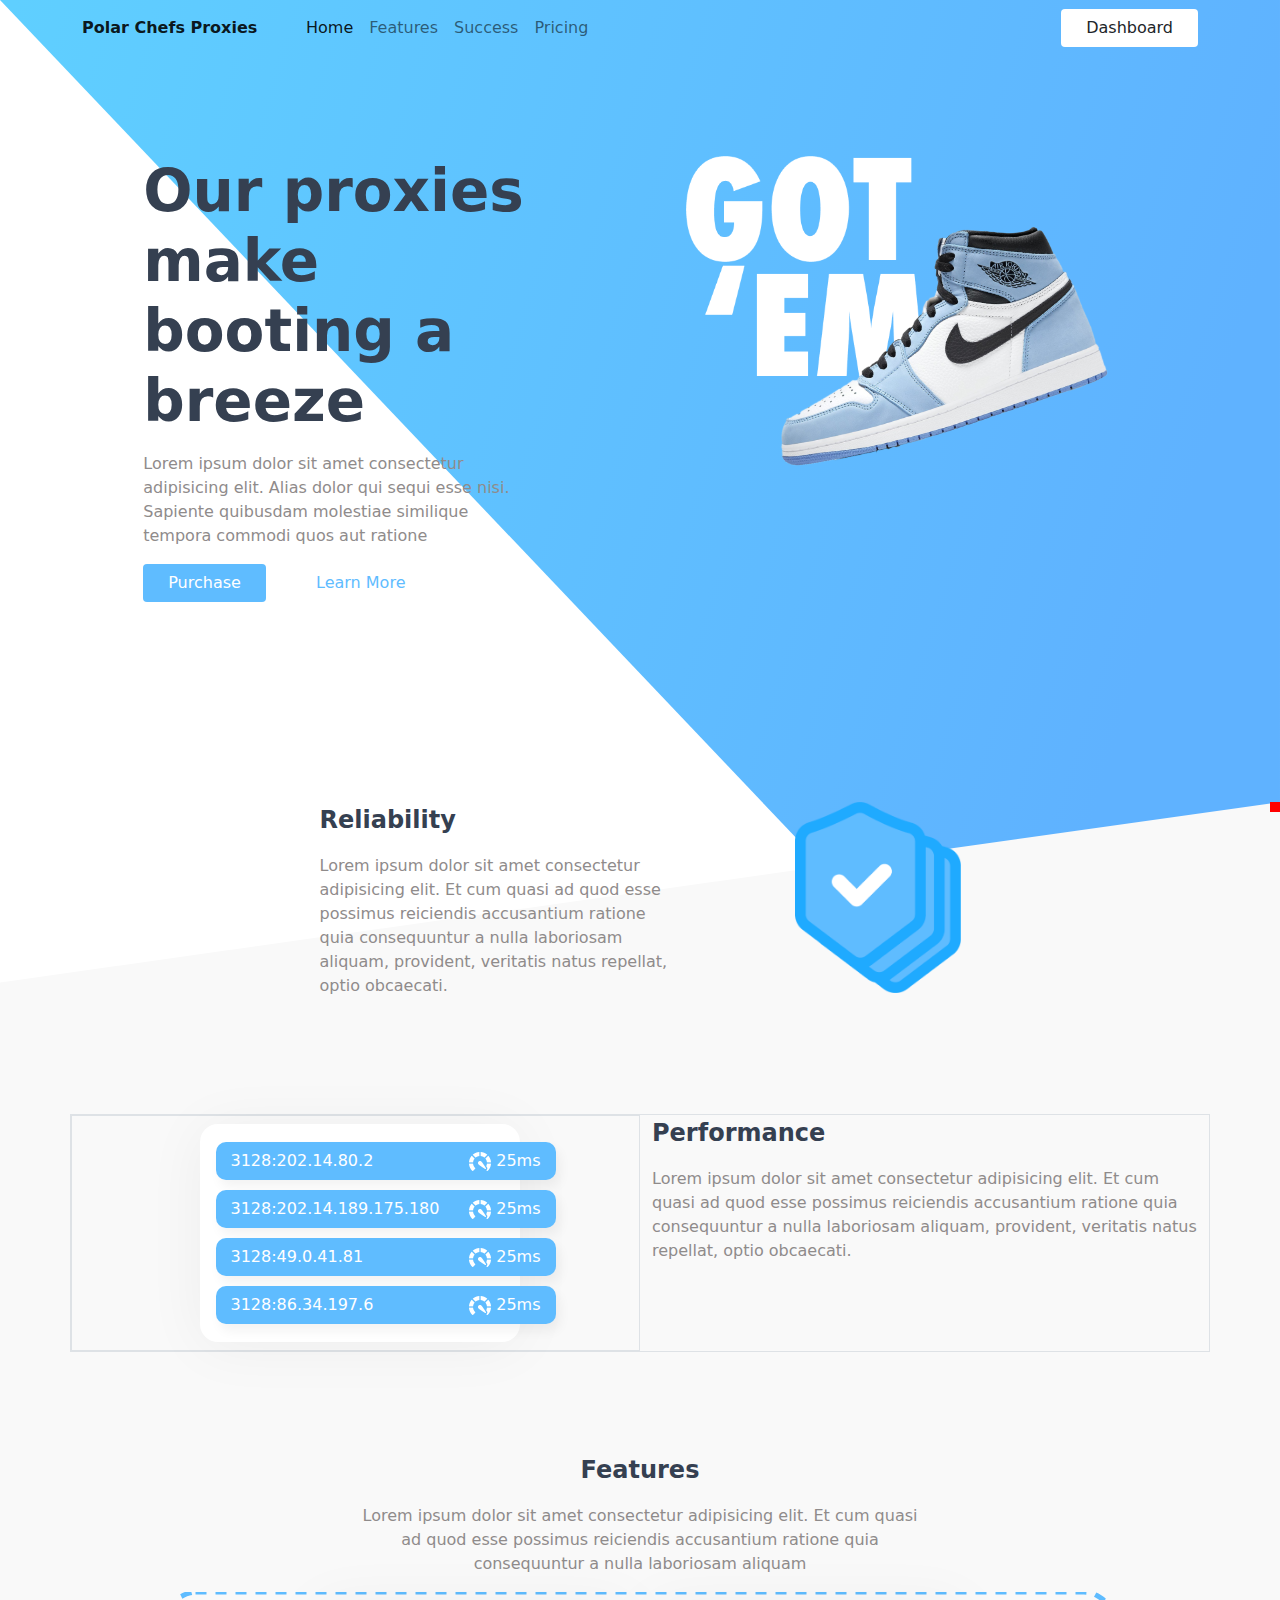
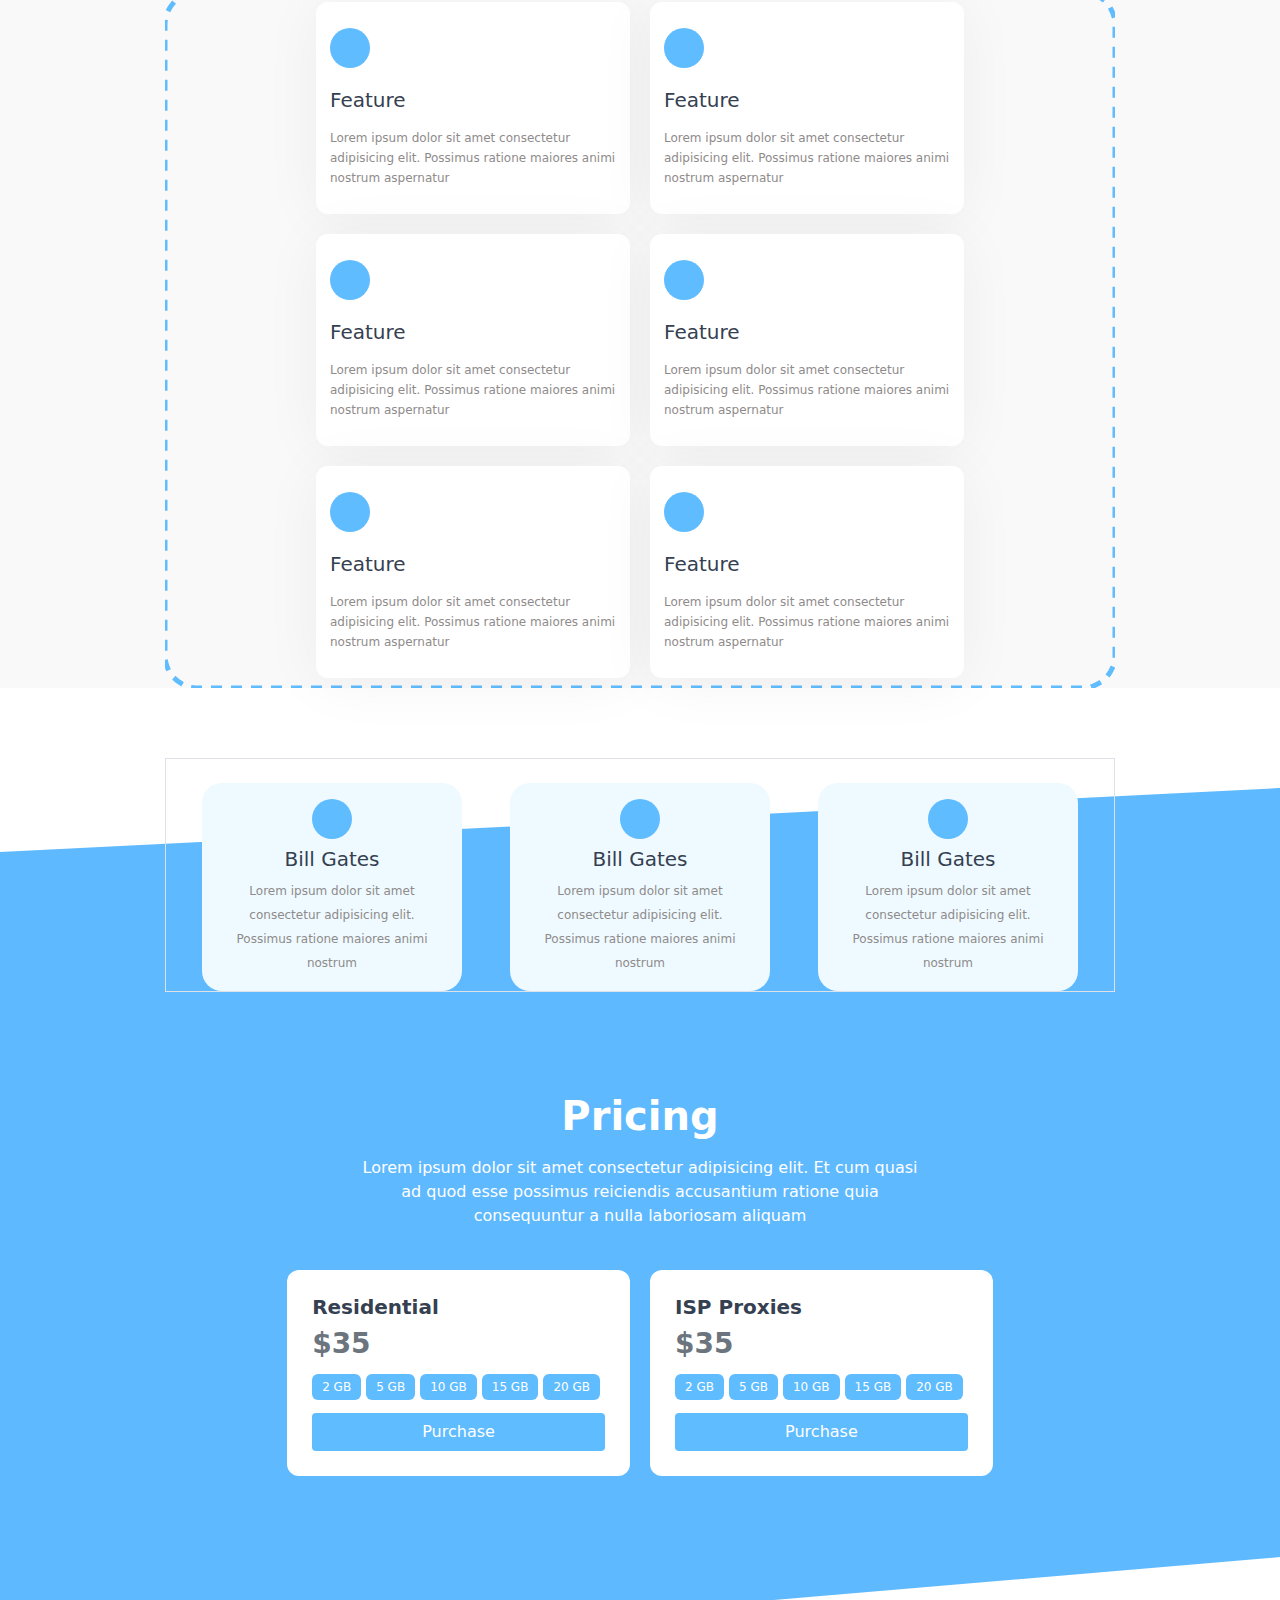
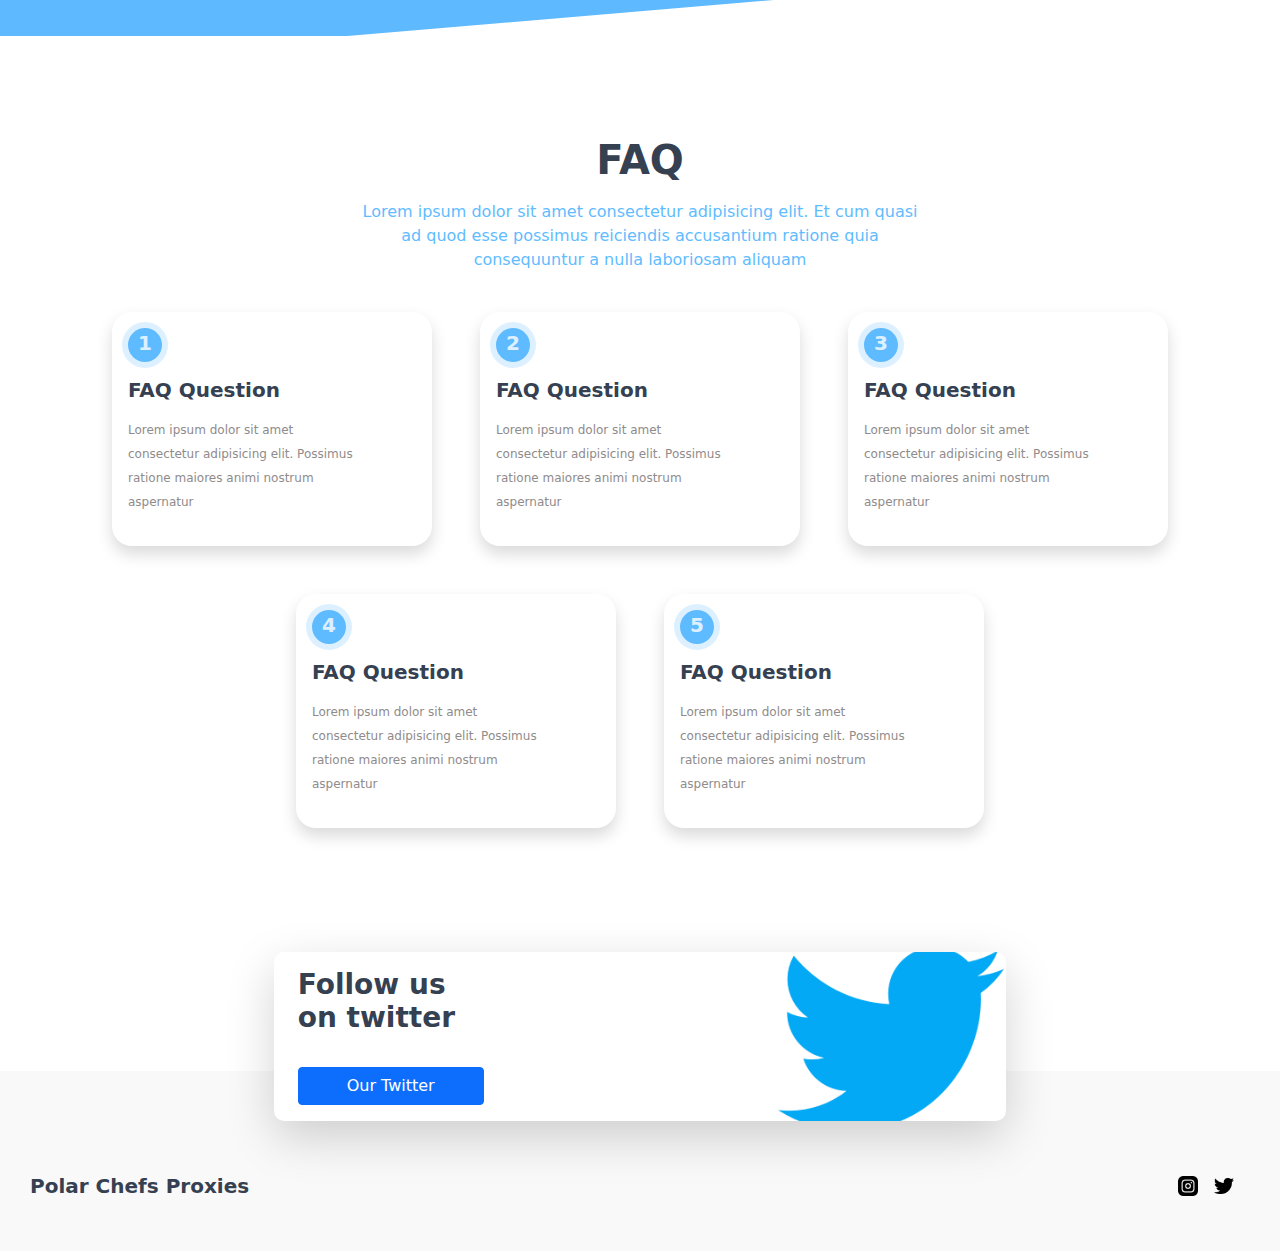
==== index.html @ 9a132a29 "first commit" ====
<!DOCTYPE html>
<html lang="en">

<head>
  <meta charset="UTF-8" />
  <meta http-equiv="X-UA-Compatible" content="IE=edge" />
  <meta name="viewport" content="width=device-width, initial-scale=1.0, shrink-to-fit=no" />
  <title>Document</title>
  <link rel="stylesheet" href="public/css/bootstrap.css" />
  <link rel="stylesheet" href="public/css/style.css" />
  <script src="https://cdn.jsdelivr.net/npm/bootstrap@5.1.0/dist/js/bootstrap.bundle.min.js"
    integrity="sha384-U1DAWAznBHeqEIlVSCgzq+c9gqGAJn5c/t99JyeKa9xxaYpSvHU5awsuZVVFIhvj"
    crossorigin="anonymous"></script>
</head>

<body>
  <nav class="navbar navbar-light navbar-expand-lg">
    <div class="container">
      <a class="navbar-brand fw-bold fs-6 ">Polar Chefs Proxies</a>
      <button class="navbar-toggler border-0" type="button" data-bs-toggle="collapse"
        data-bs-target="#navbarSupportedContent" aria-controls="navbarSupportedContent" aria-expanded="false"
        aria-label="Toggle navigation">
        <span class="navbar-toggler-icon"></span>
      </button>
      <div class="collapse navbar-collapse" id="navbarSupportedContent">
        <ul class="navbar-nav">
          <li class="nav-item">
            <a class="nav-link active" aria-current="page" href="#">Home</a>
          </li>
          <li class="nav-item ml-2">
            <a class="nav-link" href="#">Features</a>
          </li>
          <li class="nav-item">
            <a class="nav-link" href="#">Success</a>
          </li>
          <li class="nav-item">
            <a class="nav-link" href="#" tabindex="-1" aria-disabled="true">Pricing</a>
          </li>
        </ul>
        <button class="btn bg-white px-4 ml-auto" type="submit">
          Dashboard
        </button>
    </div>
    </div>
  </nav>
  <!-- main banner -->
  <div class="container main-banner">
    <div class="row">
      <div class="col-sm-10 col-lg-6 col-xl-4 mx-auto offset-xl-1 mt-100">
        <div class="main-text">Our proxies make booting a breeze</div>
        <p class="lh-md my-3 grey-text fs-6">
          Lorem ipsum dolor sit amet consectetur adipisicing elit. Alias dolor
          qui sequi esse nisi. Sapiente quibusdam molestiae similique tempora
          commodi quos aut ratione
        </p>
        <button class="btn btn-accent mr-45 px-4">Purchase</button>
        <span class="blue-text">Learn More</span>
      </div>
      <div class="col-sm-5 offset-1 position-relative mx-auto mt-100">
        <img src="public/images/got-em.png" class="got-img" />
        <img src="public/images/UNC-blue.png" class="unc-image" />
      </div>
    </div>
  </div>
  <div class="container-fluid light-bg p-0">
    <div class="container mt-200">
      <div class="row justify-center">
        <div class="col-xl-4 col-lg-6 col-md-7 col-sm-8">
          <div class="fs-4 black-text fw-bold">Reliability</div>
          <p class="lh-md my-3 grey-text fs-6">
            Lorem ipsum dolor sit amet consectetur adipisicing elit. Et cum
            quasi ad quod esse possimus reiciendis accusantium ratione quia
            consequuntur a nulla laboriosam aliquam, provident, veritatis
            natus repellat, optio obcaecati.
          </p>
        </div>
        <div class="col-2 offset-1">
          <img src="public/images/Group.png" class="w-100" />
        </div>
      </div>
    </div>

    <div class="container mt-100">
      <div class="row border">
        <div class="col-7 col-lg-6  ptb-5  border">
          <div class="bg-white rounded-18 m-auto px-3 py-2"  style="box-shadow: 0px 4px 60px 0 rgba(0, 0, 0, 0.05);width: 320px;">
          <div class="performance-box">
            <span> 3128:202.14.80.2</span>
            <span>
              <img src="public/images/Speed.png" style="width: 22px; margin-right: 5px" />25ms</span>
          </div>
          <div class="performance-box">
            <span> 3128:202.14.189.175.180</span>
            <span>
              <img src="public/images/Speed.png" style="width: 22px; margin-right: 5px" />25ms</span>
          </div>
          <div class="performance-box">
            <span> 3128:49.0.41.81</span>
            <span>
              <img src="public/images/Speed.png" style="width: 22px; margin-right: 5px" />25ms</span>
          </div>
          <div class="performance-box">
            <span> 3128:86.34.197.6</span>
            <span>
              <img src="public/images//Speed.png" style="width: 22px; margin-right: 5px" />25ms</span>
          </div>
          </div>

        </div>
        <div class="col-10 col-lg-6">
          <div class="fs-4 black-text fw-bold">Performance</div>
          <p class="lh-md my-3 grey-text fs-6">
            Lorem ipsum dolor sit amet consectetur adipisicing elit. Et cum
            quasi ad quod esse possimus reiciendis accusantium ratione quia
            consequuntur a nulla laboriosam aliquam, provident, veritatis
            natus repellat, optio obcaecati.
          </p>
        </div>
      </div>
    </div>
    <div class="container-md mt-100  ">
      <div class="fs-4 black-text fw-bold text-center">Features</div>
      <p class="lh-md my-3 grey-text fs-6 text-center col-md-10 col-lg-6 mx-auto">
        Lorem ipsum dolor sit amet consectetur adipisicing elit. Et cum quasi
        ad quod esse possimus reiciendis accusantium ratione quia consequuntur
        a nulla laboriosam aliquam
      </p>
      <div class="row">
        <div class="d-flex justify-center flex-wrap border-primary rounded-3 col-10 mx-auto dashed">
          <div class="feature-box">
            <div class="feature-circle mt-3"></div>
            <h3 class="feature-title mb-3">Feature</h3>
            <p class="feature-para">
              Lorem ipsum dolor sit amet consectetur adipisicing elit. Possimus
              ratione maiores animi nostrum aspernatur
            </p>
          </div>
          <div class="feature-box">
            <div class="feature-circle mt-3"></div>
            <h3 class="feature-title mb-3">Feature</h3>
            <p class="feature-para">
              Lorem ipsum dolor sit amet consectetur adipisicing elit. Possimus
              ratione maiores animi nostrum aspernatur
            </p>
          </div>
          <div class="feature-box">
            <div class="feature-circle mt-3"></div>
            <h3 class="feature-title mb-3">Feature</h3>
            <p class="feature-para">
              Lorem ipsum dolor sit amet consectetur adipisicing elit. Possimus
              ratione maiores animi nostrum aspernatur
            </p>
          </div>
          <div class="feature-box">
            <div class="feature-circle mt-3"></div>
            <h3 class="feature-title mb-3">Feature</h3>
            <p class="feature-para">
              Lorem ipsum dolor sit amet consectetur adipisicing elit. Possimus
              ratione maiores animi nostrum aspernatur
            </p>
          </div>
          <div class="feature-box">
            <div class="feature-circle mt-3"></div>
            <h3 class="feature-title mb-3">Feature</h3>
            <p class="feature-para">
              Lorem ipsum dolor sit amet consectetur adipisicing elit. Possimus
              ratione maiores animi nostrum aspernatur
            </p>
          </div>
          <div class="feature-box">
            <div class="feature-circle mt-3"></div>
            <h3 class="feature-title mb-3">Feature</h3>
            <p class="feature-para">
              Lorem ipsum dolor sit amet consectetur adipisicing elit. Possimus
              ratione maiores animi nostrum aspernatur
            </p>
          </div>
        </div>
      </div>
    </div>
    </div>
    <div class="container-fluid bg-second mt-100">
      <div class="container-md">
      <div class="row">
        <div class=" col-md-10 mx-auto d-flex flex-wrap justify-content-evenly border" style="margin-top: -30px;">
          <div class="bg-light-blue mx-auto mt-4">
            <div class="feature-circle mt-3"></div>
            <h5 class="mt-2 black-text">Bill Gates</h5>
            <p class="feature-para text-center lh-lg px-1">Lorem ipsum dolor sit amet consectetur adipisicing elit. Possimus
              ratione maiores animi nostrum</p>
          </div>
          <div class="bg-light-blue mx-auto mt-4">
            <div class="feature-circle mt-3"></div>
            <h5 class="mt-2 black-text">Bill Gates</h5>
            <p class="feature-para text-center lh-lg px-1">Lorem ipsum dolor sit amet consectetur adipisicing elit. Possimus
              ratione maiores animi nostrum</p>
          </div>
          <div class="bg-light-blue mx-auto mt-4">
            <div class="feature-circle mt-3"></div>
            <h5 class="mt-2 black-text">Bill Gates</h5>
            <p class="feature-para text-center lh-lg px-1">Lorem ipsum dolor sit amet consectetur adipisicing elit. Possimus
              ratione maiores animi nostrum</p>
          </div>
        </div>
      </div>
      

      <h1 class="fs-1 text-white fw-bold text-center mt-100">Pricing</h1>
      <p class="lh-md my-3 text-white fs-6 text-center col-md-10 col-lg-6 mx-auto">
        Lorem ipsum dolor sit amet consectetur adipisicing elit. Et cum quasi
        ad quod esse possimus reiciendis accusantium ratione quia consequuntur
        a nulla laboriosam aliquam
      </p>
      <div class="row ">
        <div class="col-xl-8 col-xxl-7 col-sm-12 mx-auto d-flex flex-wrap justify-content-center mt-3">
        <div class="proxy">
          <h5 class="black-text fw-bold">Residential</h5>
          <h3 class="fw-bolder text-secondary">$35</h3>
          <div class="d-flex flex-nowrap text-white">
            <span>2 GB</span><span>5 GB</span><span>10 GB</span><span>15
              GB</span><span>20 GB</span></div>
          <button class="text-white w-full  btn btn-accent mr-45 px-4 mt-2">Purchase</button>
        </div>
        <div class="proxy">
          <h5 class="black-text fw-bold">ISP Proxies</h5>
          <h3 class="fw-bolder text-secondary">$35</h3>
          <div class="d-flex flex-nowrap text-white">
            <span>2 GB</span><span>5 GB</span><span>10 GB</span><span>15
              GB</span><span>20 GB</span></div>
          <button class="text-white w-full  btn btn-accent mr-45 px-4 mt-2">Purchase</button>
        </div>
      </div>
      </div>
</div>
    </div>
<div class="container-fluid  bg-third ">
    <div class="container ">

      <h1 class="fs-1 black-text fw-bold text-center">FAQ</h1>
      <p class="lh-md my-3 blue-text fs-6 text-center col-md-10 col-lg-6 mx-auto">
        Lorem ipsum dolor sit amet consectetur adipisicing elit. Et cum quasi
        ad quod esse possimus reiciendis accusantium ratione quia consequuntur
        a nulla laboriosam aliquam
      </p>
     
      
      <div class="row">
<div class=" mx-auto d-flex justify-content-center flex-wrap  p-0">
  <div class="card shadow border-0 m-4" style="width: 20rem;border-radius: 20px;">
    <div class="card-body w-85">
      <div class="faq-circle mb-3">
        <div class="fs-5 text-white text-center fw-bold">1</div>
      </div>
      <h5 class="card-title black-text fw-bold">FAQ Question</h5>
      <p class="feature-para mt-3 lh-lg">Lorem ipsum dolor sit amet consectetur adipisicing elit. Possimus
        ratione maiores animi nostrum aspernatur</p>
    </div>
  </div>
  <div class="card shadow border-0 m-4" style="width: 20rem;border-radius: 20px;">
    <div class="card-body w-85">
      <div class="faq-circle mb-3">
        <div class="fs-5 text-white text-center fw-bold">2</div>
      </div>
      <h5 class="card-title black-text fw-bold">FAQ Question</h5>
      <p class="feature-para mt-3 lh-lg">Lorem ipsum dolor sit amet consectetur adipisicing elit. Possimus
        ratione maiores animi nostrum aspernatur</p>
    </div>
  </div>

  <div class="card shadow border-0 m-4" style="width: 20rem;border-radius: 20px;">
    <div class="card-body w-85">
      <div class="faq-circle mb-3">
        <div class="fs-5 text-white text-center fw-bold">3</div>
      </div>
      <h5 class="card-title black-text fw-bold">FAQ Question</h5>
      <p class="feature-para mt-3 lh-lg">Lorem ipsum dolor sit amet consectetur adipisicing elit. Possimus
        ratione maiores animi nostrum aspernatur</p>
    </div>
  </div>

  <div class="card shadow border-0 m-4" style="width: 20rem;border-radius: 20px;">
    <div class="card-body w-85">
      <div class="faq-circle mb-3">
        <div class="fs-5 text-white text-center fw-bold">4</div>
      </div>
      <h5 class="card-title black-text fw-bold">FAQ Question</h5>
      <p class="feature-para mt-3 lh-lg">Lorem ipsum dolor sit amet consectetur adipisicing elit. Possimus
        ratione maiores animi nostrum aspernatur</p>
    </div>
  </div>
  
  <div class="card shadow border-0 m-4" style="width: 20rem;border-radius: 20px;">
    <div class="card-body w-85">
      <div class="faq-circle mb-3">
        <div class="fs-5 text-white text-center fw-bold">5</div>
      </div>
      <h5 class="card-title black-text fw-bold">FAQ Question</h5>
      <p class="feature-para mt-3 lh-lg">Lorem ipsum dolor sit amet consectetur adipisicing elit. Possimus
        ratione maiores animi nostrum aspernatur</p>
    </div>
  </div>
</div>
      </div>
    </div>
  
<div class="row front mt-100 p-0 col-9  col-xl-7  overflow-hidden mx-auto rounded- bg-white shadow-lg position-relative" style="margin-bottom: -50px;border-radius: 10px;">

  <div class=" py-3 px-4">
    <h2 class="fs-3 black-text fw-bold">Follow us<br/> on twitter</h2>
    <button class="btn btn-primary mt-4 px-5">Our Twitter</button>
  </div>
  <img src="public/images/twitter.png" alt="twitter" class="twitter d-none d-md-block" />
</div>
</div>

      <footer class="d-flex justify-content-between align-items-center">
        <div class="fs-5 fw-bold" >
          Polar Chefs Proxies
        </div>
        <div class="d-flex">
          <img src="public/images/instagram.png" alt="instagram" class="media-icon"/>
          <img src="public/images/twitter-black.png" alt="twitter" class="media-icon mx-3"/>
        </div>
      </footer>
</body>

</html>
---- public/css/style.css ----
* {
  margin: 0;
  padding: 0;
  box-sizing: border-box;
}

.front {
  position: relative;
  z-index: 5000;
}

.twitter {
  top: -26px;
  width: 250px;
  position: absolute;
  right: -10px;
}

.grey-text {
  color: #8f8b8b;
}

body {
  background: url("/public/images/dark-blue.svg") no-repeat right top/cover;
  background-size: 1280px auto;
  color: #354051;
  font-weight: 500;
}

button {
  font-weight: 500 !important;
}

.navbar-collapse {
  max-width: 900px;
}

.ml-auto {
  margin-left: auto;
}

.nav-link:hover {
  color: #fff !important;
}

@media screen and (max-width: 990px) {
  .navbar-collapse {
    background-color: #fff;
  }
  .nav-link {
    padding-left: 24px !important;
  }
  .nav-link:hover {
    color: #5fbcff !important;
  }
  .navbar-collapse button {
    background-color: #5fbcff !important;
    margin: 15px 24px;
    color: #fff;
  }
}

.blue-text {
  color: #5fbcff;
}

.black-text {
  color: #354051;
}

.main-banner {
  margin-bottom: -100px;
}

.mt-100 {
  margin-top: 100px;
}

.mt-200 {
  margin-top: 300px;
}

.main-banner div:nth-child(1) {
  min-width: 420px;
}

.main-text {
  font-size: 58px;
  font-weight: bolder;
  color: #354051;
  line-height: 70px;
}

.btn-accent {
  background-color: #5fbcff;
  color: #fff;
}

.mr-45 {
  margin-right: 45px;
}

.unc-image {
  transform: rotate(-1.99deg);
  width: 448px;
  position: absolute;
  top: 4%;
  left: 5%;
}

.got-img {
  width: 239px;
}

.group {
  width: 210px;
}

@media screen and (max-width: 767px) {
  .unc-image {
    width: 300px;
  }
  .got-img {
    width: 150px;
  }
  .main-text {
    font-size: 48px;
    line-height: 60px;
  }
  .main-banner div:nth-child(1) {
    min-width: 300px;
  }
}

.light-bg::before {
  border: 5px solid red;
  background: url("/public/images/rectangle.svg");
  content: '';
  position: absolute;
  top: 0;
  right: 0;
  z-index: 10;
}

.light-bg {
  background: url("/public/images/light-white.svg");
  width: 100%;
  background-size: cover;
  position: relative;
  z-index: 2;
}

.justify-center {
  justify-content: center;
}

.rounded-18 {
  border-radius: 18px;
}

.ptb-5 {
  padding-top: 8px;
  padding-bottom: 8px;
  padding-left: 20px;
}

.performance-box {
  padding: 7px 15px;
  background-color: #5fbcff;
  color: #fff;
  box-shadow: 4px 7px 12px 0 rgba(0, 0, 0, 0.05);
  border-radius: 10px;
  font-weight: 500;
  font-size: 16px;
  display: flex;
  justify-content: space-between;
  margin: 10px 0;
  width: 340px;
}

@media screen and (max-width: 527px) {
  .performance-box {
    width: 250px !important;
    font-size: 14px !important;
  }
}

.w-85 {
  width: 85%;
}

.dashed {
  background-image: url("data:image/svg+xml,%3csvg width='100%25' height='100%25' xmlns='http://www.w3.org/2000/svg'%3e%3crect width='100%25' height='100%25' fill='none' rx='33' ry='33' stroke='%235FBCFFFF' stroke-width='5' stroke-dasharray='6%2c 14' stroke-dashoffset='0' stroke-linecap='square'/%3e%3c/svg%3e");
  border-radius: 33px;
}

.feature-box {
  width: 300px;
  min-width: 314px;
  min-height: 200px;
  background-color: #fff;
  border-radius: 12px;
  box-shadow: 0 4px 60px 0 rgba(0, 0, 0, 0.05);
  margin: 10px;
  padding: 10px 14px;
}

.feature-title {
  font-size: 20px;
  font-weight: 500;
  color: #354051;
  margin: 20px 0;
}

.feature-para {
  font-size: 12px;
  color: #8f8b8b;
  font-weight: 500;
  line-height: 20px;
}

.feature-circle {
  background: #5fbcff;
  height: 40px;
  width: 40px;
  border-radius: 50%;
}

.faq-circle {
  background: #5fbcff;
  height: 34px;
  width: 34px;
  border-radius: 50%;
  position: relative;
}

.faq-circle::after {
  background: rgba(94, 185, 255, 0.21);
  content: "";
  border-radius: 50%;
  position: absolute;
  top: -6px;
  left: -6px;
  bottom: -6px;
  right: -6px;
}

.bg-light-blue {
  background-color: #eefaff;
  width: 260px;
  min-width: 228px;
  display: flex;
  flex-direction: column;
  justify-content: center;
  align-content: center;
  align-items: center;
  padding: 0 18px;
  border-radius: 20px;
}

.proxy {
  background-color: #fff;
  min-width: 300px;
  border-radius: 12px;
  max-width: 350px;
  margin: 10px;
  padding: 25px;
}

.proxy span {
  background-color: #5fbcff;
  padding: 4px 10px;
  border-radius: 6px;
  font-size: 12px;
  margin: 5px 5px 5px 0;
  font-weight: 500;
}

.w-full {
  width: 100%;
}

.bg-second {
  background: url("/public/images/light-blue.svg") no-repeat left top/cover;
  padding-bottom: 150px;
}

.-mb-80 {
  margin-bottom: -80px;
}

footer {
  background-color: #f9f9f9;
  min-height: 100px;
  width: 100%;
  position: relative;
  padding: 100px 30px 50px 30px;
}

.media-icon {
  width: 20px;
  height: 20px;
}

.bg-third {
  background: url("/public/images/white-bg.svg") no-repeat left top/cover;
  padding-top: 100px;
}
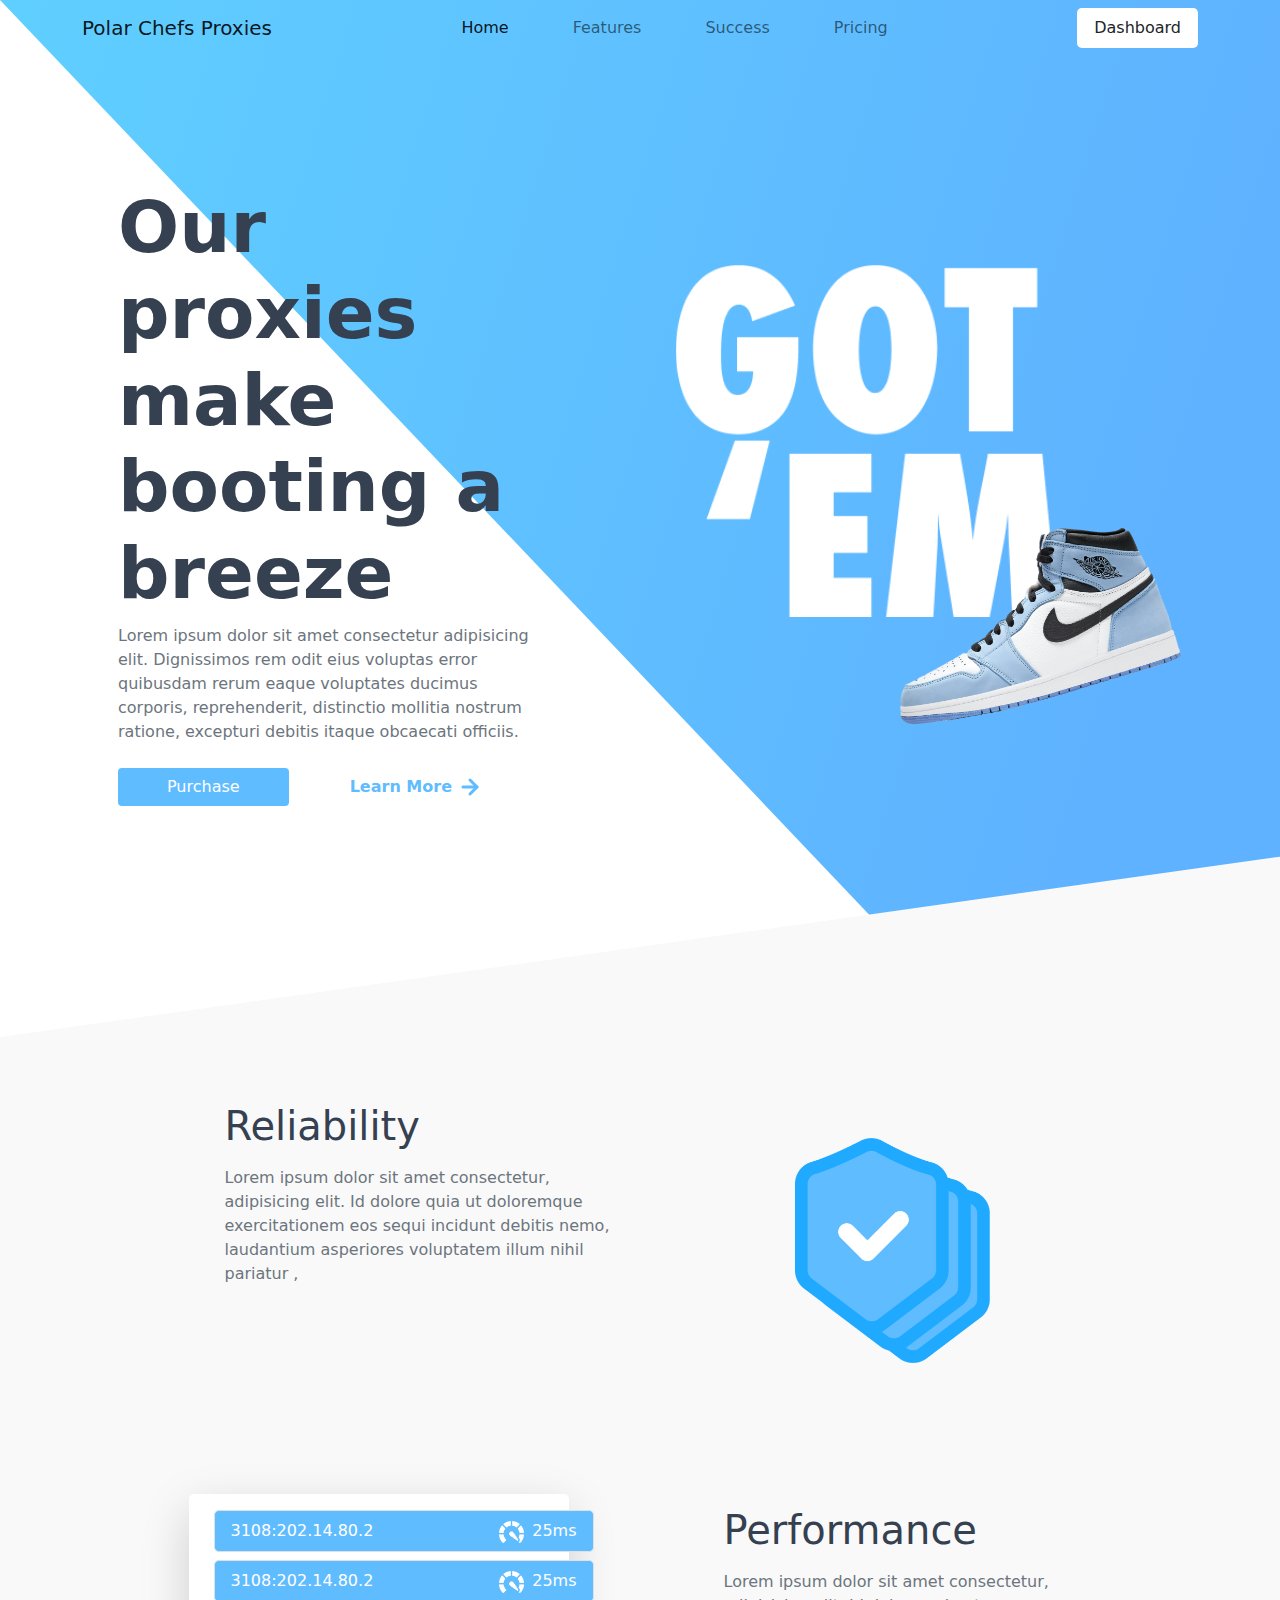
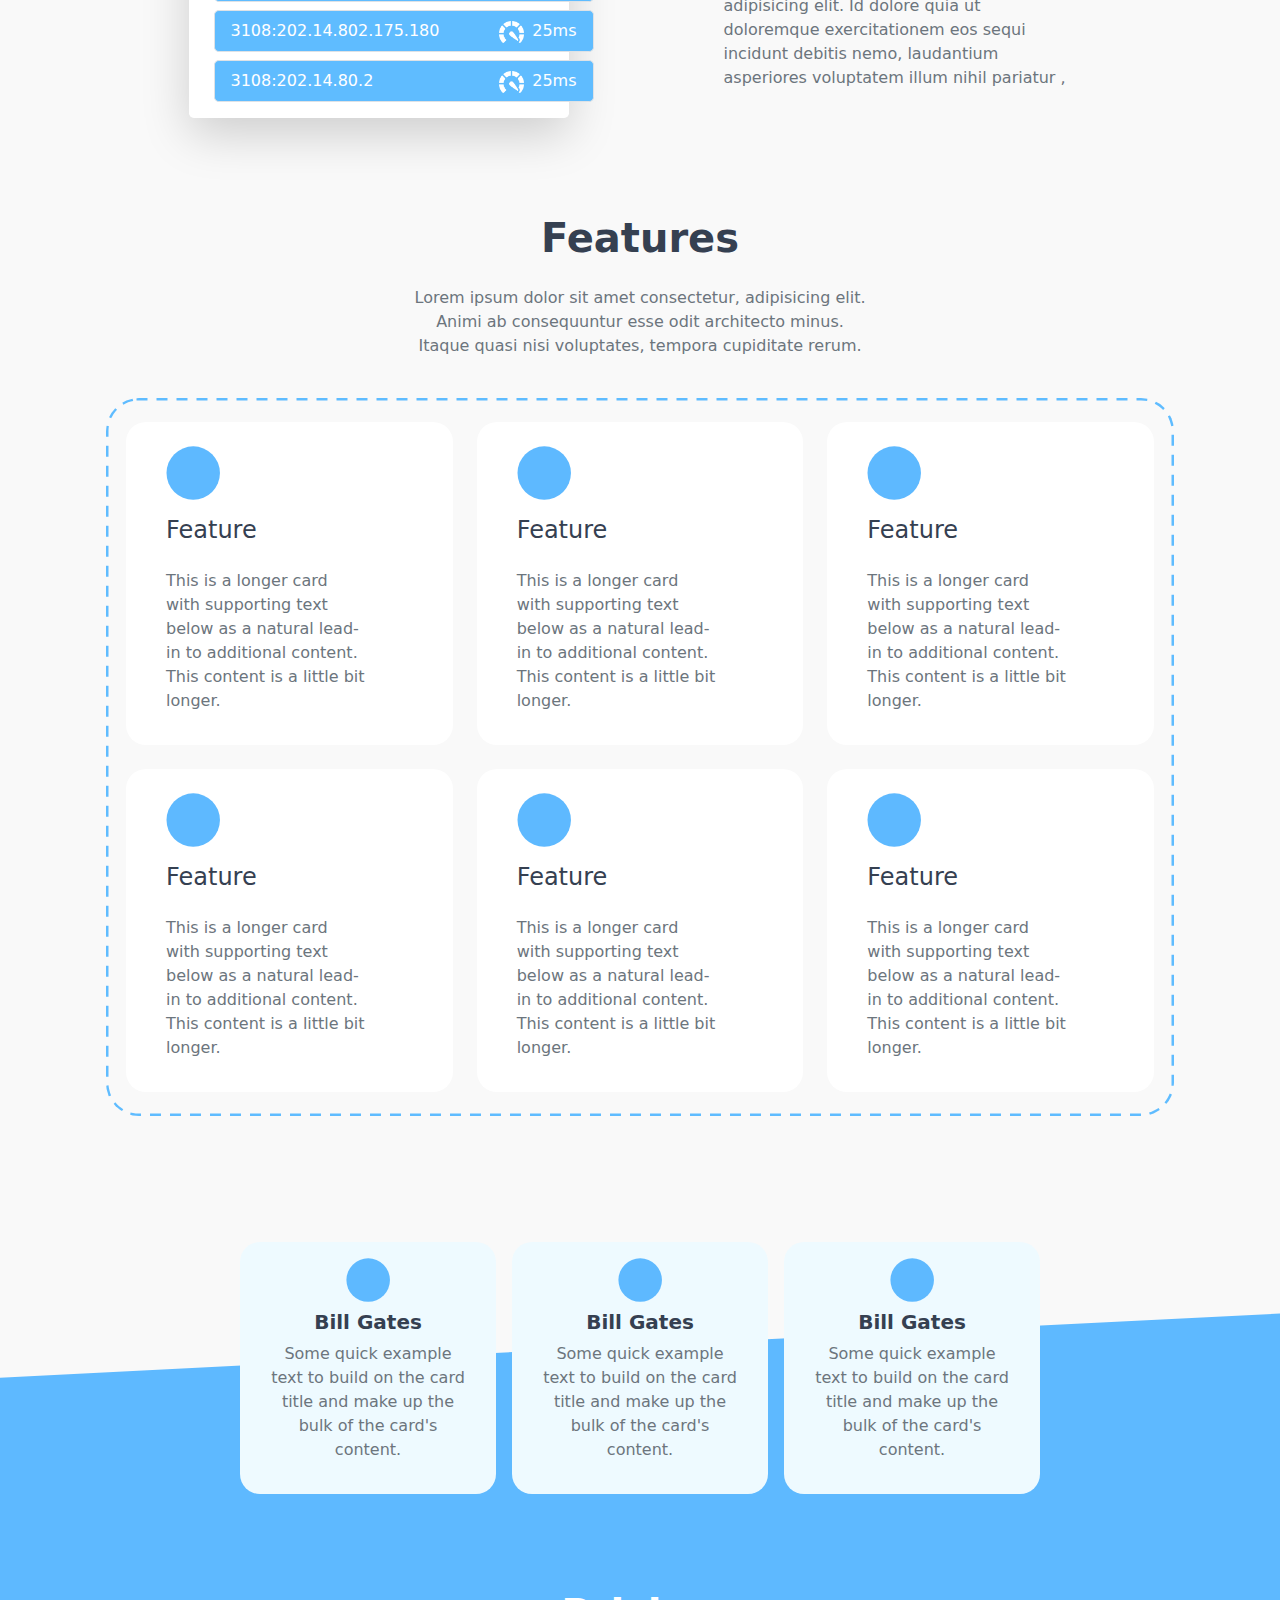
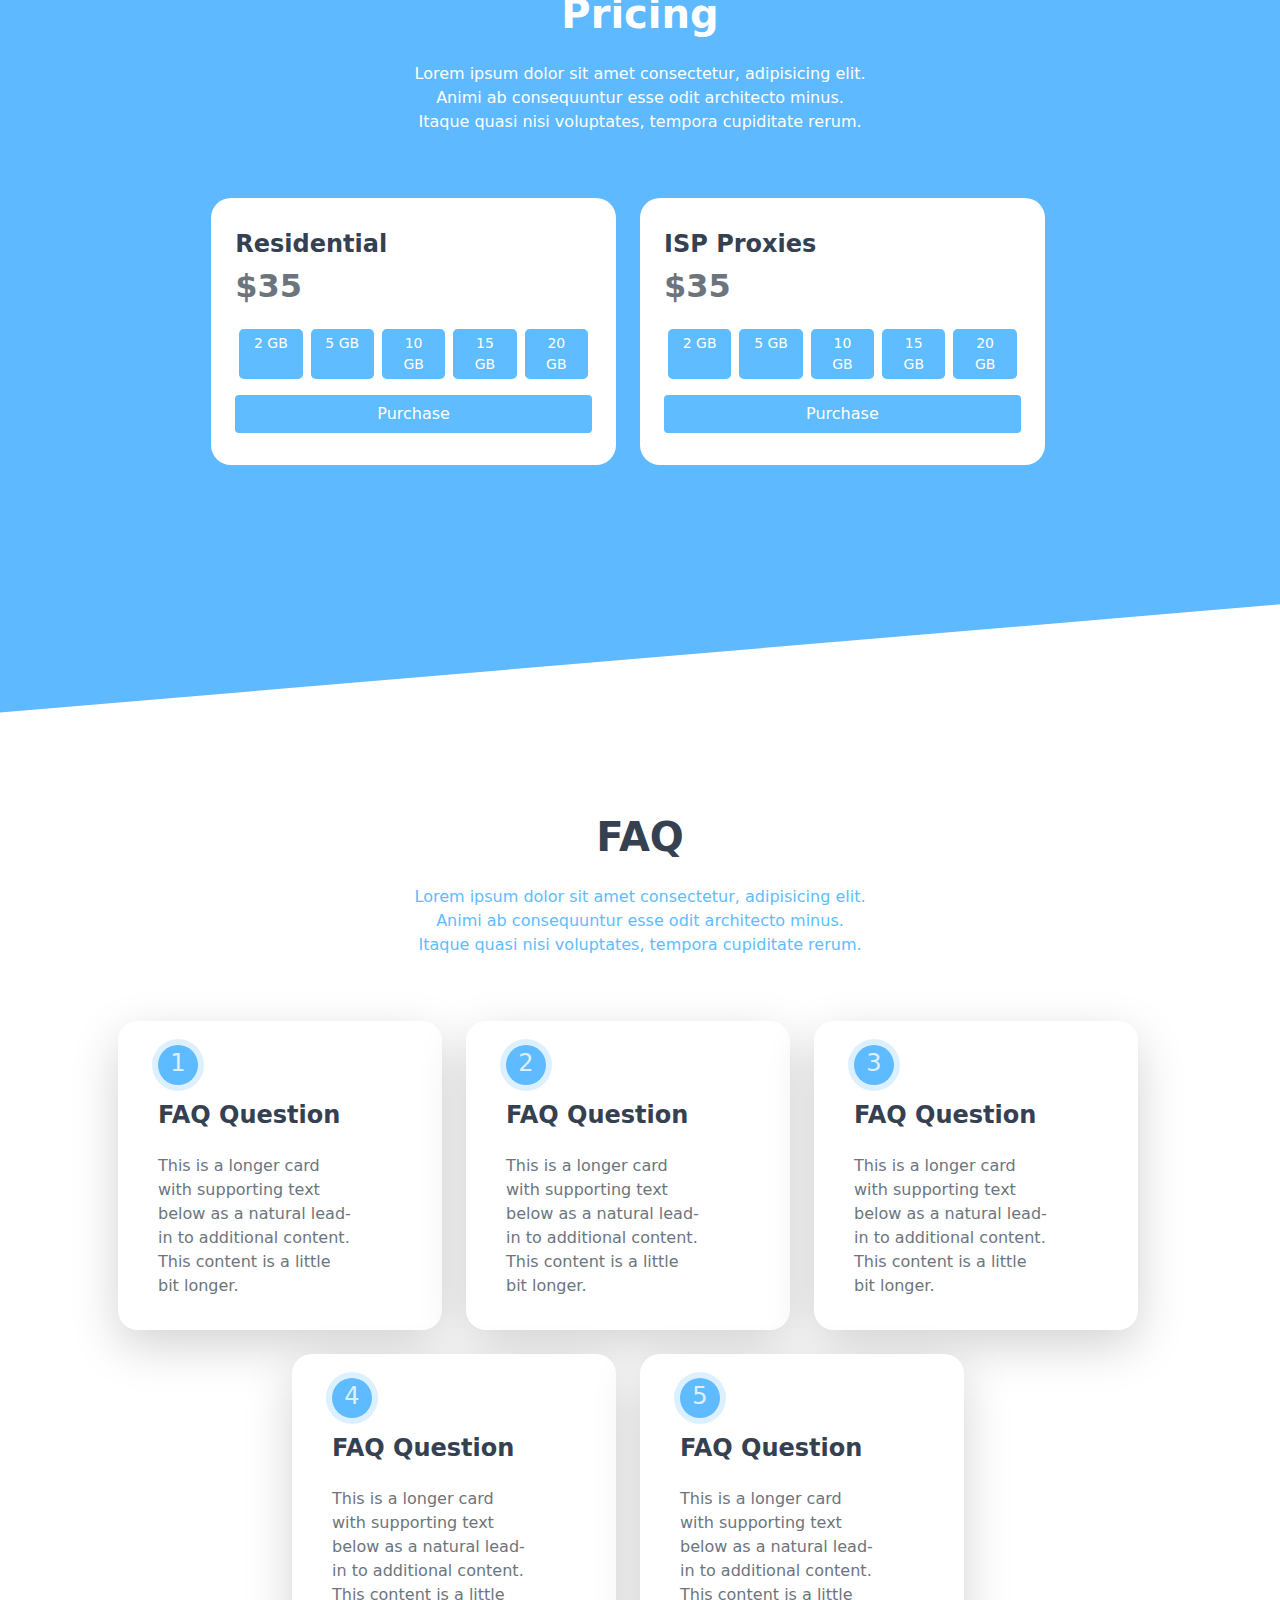
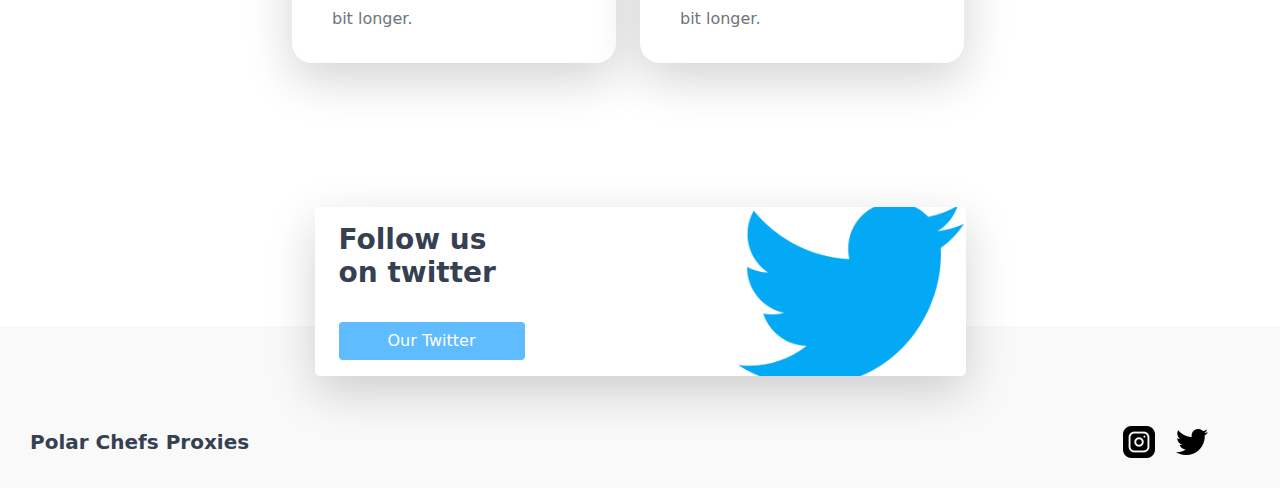
==== commit 92b85f84: "update" ====
--- a/index.html
+++ b/index.html
@@ -1,327 +1,716 @@
 <!DOCTYPE html>
 <html lang="en">
-
-<head>
-  <meta charset="UTF-8" />
-  <meta http-equiv="X-UA-Compatible" content="IE=edge" />
-  <meta name="viewport" content="width=device-width, initial-scale=1.0, shrink-to-fit=no" />
-  <title>Document</title>
-  <link rel="stylesheet" href="public/css/bootstrap.css" />
-  <link rel="stylesheet" href="public/css/style.css" />
-  <script src="https://cdn.jsdelivr.net/npm/bootstrap@5.1.0/dist/js/bootstrap.bundle.min.js"
-    integrity="sha384-U1DAWAznBHeqEIlVSCgzq+c9gqGAJn5c/t99JyeKa9xxaYpSvHU5awsuZVVFIhvj"
-    crossorigin="anonymous"></script>
-</head>
-
-<body>
-  <nav class="navbar navbar-light navbar-expand-lg">
-    <div class="container">
-      <a class="navbar-brand fw-bold fs-6 ">Polar Chefs Proxies</a>
-      <button class="navbar-toggler border-0" type="button" data-bs-toggle="collapse"
-        data-bs-target="#navbarSupportedContent" aria-controls="navbarSupportedContent" aria-expanded="false"
-        aria-label="Toggle navigation">
-        <span class="navbar-toggler-icon"></span>
-      </button>
-      <div class="collapse navbar-collapse" id="navbarSupportedContent">
-        <ul class="navbar-nav">
-          <li class="nav-item">
-            <a class="nav-link active" aria-current="page" href="#">Home</a>
-          </li>
-          <li class="nav-item ml-2">
-            <a class="nav-link" href="#">Features</a>
-          </li>
-          <li class="nav-item">
-            <a class="nav-link" href="#">Success</a>
-          </li>
-          <li class="nav-item">
-            <a class="nav-link" href="#" tabindex="-1" aria-disabled="true">Pricing</a>
-          </li>
-        </ul>
-        <button class="btn bg-white px-4 ml-auto" type="submit">
-          Dashboard
+  <head>
+    <meta charset="UTF-8" />
+    <meta http-equiv="X-UA-Compatible" content="IE=edge" />
+    <meta
+      name="viewport"
+      content="width=device-width, initial-scale=1.0, shrink-to-fit=no"
+    />
+    <title>Document</title>
+    <link rel="stylesheet" href="public/css/bootstrap.css" />
+    <link rel="stylesheet" href="public/css/style.css" />
+    <script
+      src="https://cdn.jsdelivr.net/npm/bootstrap@5.1.0/dist/js/bootstrap.bundle.min.js"
+      integrity="sha384-U1DAWAznBHeqEIlVSCgzq+c9gqGAJn5c/t99JyeKa9xxaYpSvHU5awsuZVVFIhvj"
+      crossorigin="anonymous"
+    ></script>
+  </head>
+
+  <body>
+    <nav class="navbar navbar-light navbar-expand-lg bg-light bg-transparent">
+      <div class="container">
+        <a class="navbar-brand fs-5" href="#">Polar Chefs Proxies</a>
+        <button
+          class="navbar-toggler"
+          type="button"
+          data-bs-toggle="offcanvas"
+          data-bs-target="#offcanvasNavbar"
+          aria-controls="offcanvasNavbar"
+        >
+          <span class="navbar-toggler-icon"></span>
         </button>
-    </div>
-    </div>
-  </nav>
-  <!-- main banner -->
-  <div class="container main-banner">
-    <div class="row">
-      <div class="col-sm-10 col-lg-6 col-xl-4 mx-auto offset-xl-1 mt-100">
-        <div class="main-text">Our proxies make booting a breeze</div>
-        <p class="lh-md my-3 grey-text fs-6">
-          Lorem ipsum dolor sit amet consectetur adipisicing elit. Alias dolor
-          qui sequi esse nisi. Sapiente quibusdam molestiae similique tempora
-          commodi quos aut ratione
-        </p>
-        <button class="btn btn-accent mr-45 px-4">Purchase</button>
-        <span class="blue-text">Learn More</span>
+        <div
+          class="offcanvas offcanvas-end"
+          tabindex="-1"
+          id="offcanvasNavbar"
+          aria-labelledby="offcanvasNavbarLabel"
+        >
+          <div class="offcanvas-header">
+            <h5 class="offcanvas-title" id="offcanvasNavbarLabel"></h5>
+            <button
+              type="button"
+              class="btn-close text-reset"
+              data-bs-dismiss="offcanvas"
+              aria-label="Close"
+            ></button>
+          </div>
+          <div class="offcanvas-body">
+            <ul
+              class="navbar-nav justify-content-center flex-grow-1 pe-3 gap-5"
+            >
+              <li class="nav-item">
+                <a class="nav-link active" aria-current="page" href="#">Home</a>
+              </li>
+              <li class="nav-item">
+                <a class="nav-link" href="#">Features</a>
+              </li>
+              <li class="nav-item">
+                <a class="nav-link" href="#">Success</a>
+              </li>
+              <li class="nav-item">
+                <a class="nav-link" href="#">Pricing</a>
+              </li>
+            </ul>
+            <button class="btn bg-white d-none d-lg-block rounded-3 px-3">
+              Dashboard
+            </button>
+          </div>
+        </div>
       </div>
-      <div class="col-sm-5 offset-1 position-relative mx-auto mt-100">
-        <img src="public/images/got-em.png" class="got-img" />
-        <img src="public/images/UNC-blue.png" class="unc-image" />
+    </nav>
+
+    <div class="container mt-9">
+      <div class="row row-cols-1 row-cols-lg-2">
+        <div class="col ps-xl-5 ps-md-0 ps-3">
+          <div class="row">
+            <div class="col-md-11 col-xl-10">
+              <h1 class="fw-bold display-2">
+                Our proxies make booting a breeze
+              </h1>
+              <p class="text-secondary mb-4">
+                Lorem ipsum dolor sit amet consectetur adipisicing elit.
+                Dignissimos rem odit eius voluptas error quibusdam rerum eaque
+                voluptates ducimus corporis, reprehenderit, distinctio mollitia
+                nostrum ratione, excepturi debitis itaque obcaecati officiis.
+              </p>
+              <div class="d-inline-flex">
+                <button class="btn btn-accent px-5" type="button">
+                  Purchase
+                </button>
+                <button
+                  type="button"
+                  class="btn btn-link text-decoration-none ms-sm-5 fw-bold"
+                >
+                  Learn More
+                  <img
+                    src="public/images/arrow-right.svg"
+                    class="text-accent d-none d-sm-inline"
+                  />
+                </button>
+              </div>
+            </div>
+          </div>
+        </div>
+        <div class="col pe-lg-5 d-none d-sm-block">
+          <div
+            style="
+              background: url(public/images/got-em.png) no-repeat center center;
+              background-size: contain;
+            "
+            class="m-4 h-75 w-75"
+          ></div>
+          <img
+            src="public/images/UNC-blue.png"
+            class="img-fluid w-75"
+            style="right: -180px; bottom: 220px; position: relative"
+          />
+        </div>
       </div>
     </div>
-  </div>
-  <div class="container-fluid light-bg p-0">
-    <div class="container mt-200">
-      <div class="row justify-center">
-        <div class="col-xl-4 col-lg-6 col-md-7 col-sm-8">
-          <div class="fs-4 black-text fw-bold">Reliability</div>
-          <p class="lh-md my-3 grey-text fs-6">
-            Lorem ipsum dolor sit amet consectetur adipisicing elit. Et cum
-            quasi ad quod esse possimus reiciendis accusantium ratione quia
-            consequuntur a nulla laboriosam aliquam, provident, veritatis
-            natus repellat, optio obcaecati.
+
+    <!-- main banner end  -->
+    <div
+      style="
+        background: url(public/images/light-white.svg) no-repeat;
+        background-size: cover;
+        padding: 200px 0 370px 0;
+      "
+    >
+      <div class="container mt-7">
+        <!-- 1st row -->
+        <div class="row justify-content-center align-items-center mb-5 pb-5">
+          <div class="col-10 col-md-6 col-xl-5 pe-lg-5 mb-5 pb-lg-5">
+            <h1>Reliability</h1>
+            <p class="text-secondary mt-3">
+              Lorem ipsum dolor sit amet consectetur, adipisicing elit. Id
+              dolore quia ut doloremque exercitationem eos sequi incidunt
+              debitis nemo, laudantium asperiores voluptatem illum nihil
+              pariatur ,
+            </p>
+          </div>
+          <div class="col-lg-3 col-md-5 col-7 offset-lg-1">
+            <img src="public/images/Group.png" class="img-fluid w-75" />
+          </div>
+        </div>
+        <!-- 2nd row -->
+        <div
+          class="row justify-content-center align-items-center flex-row-reverse"
+        >
+          <div
+            class="col-lg-4 col-md-5 col-sm-9 col-10 offset-lg-1 mb-5 pb-lg-5"
+          >
+            <h1>Performance</h1>
+            <p class="text-secondary mt-3">
+              Lorem ipsum dolor sit amet consectetur, adipisicing elit. Id
+              dolore quia ut doloremque exercitationem eos sequi incidunt
+              debitis nemo, laudantium asperiores voluptatem illum nihil
+              pariatur ,
+            </p>
+          </div>
+          <div class="col-8 col-md-6 col-xl-4 me-sm-5 mb-5 pb-5">
+            <div class="py-3 bg-white shadow-lg rounded-3 row row-cols-1 gap-2">
+              <div
+                class="
+                  text-white
+                  rounded-3
+                  bg-accent
+                  border
+                  py-2
+                  px-3
+                  position-relative
+                  d-flex
+                  justify-content-between
+                  align-items-center
+                "
+                style="right: -25px"
+              >
+                <span>3108:202.14.80.2</span
+                ><span>
+                  <img
+                    src="public/images/Speed.png"
+                    class="me-2"
+                    style="width: 25px"
+                  />25ms</span
+                >
+              </div>
+
+              <div
+                class="
+                  text-white
+                  rounded-3
+                  bg-accent
+                  border
+                  py-2
+                  px-3
+                  position-relative
+                  d-flex
+                  justify-content-between
+                  align-items-center
+                "
+                style="right: -25px"
+              >
+                <span>3108:202.14.80.2</span
+                ><span>
+                  <img
+                    src="public/images/Speed.png"
+                    class="me-2"
+                    style="width: 25px"
+                  />25ms</span
+                >
+              </div>
+
+              <div
+                class="
+                  text-white
+                  rounded-3
+                  bg-accent
+                  border
+                  py-2
+                  px-3
+                  position-relative
+                  d-flex
+                  justify-content-between
+                  align-items-center
+                "
+                style="right: -25px"
+              >
+                <span>3108:202.14.802.175.180</span
+                ><span>
+                  <img
+                    src="public/images/Speed.png"
+                    class="me-2"
+                    style="width: 25px"
+                  />25ms</span
+                >
+              </div>
+
+              <div
+                class="
+                  text-white
+                  rounded-3
+                  bg-accent
+                  border
+                  py-2
+                  px-3
+                  position-relative
+                  d-flex
+                  justify-content-between
+                  align-items-center
+                "
+                style="right: -25px"
+              >
+                <span>3108:202.14.80.2</span
+                ><span>
+                  <img
+                    src="public/images/Speed.png"
+                    class="me-2"
+                    style="width: 25px"
+                  />25ms</span
+                >
+              </div>
+            </div>
+          </div>
+        </div>
+
+        <div class="row">
+          <h1 class="text-center mb-4 fw-bold">Features</h1>
+          <p class="text-secondary col-lg-5 mx-auto text-center">
+            Lorem ipsum dolor sit amet consectetur, adipisicing elit. Animi ab
+            consequuntur esse odit architecto minus. Itaque quasi nisi
+            voluptates, tempora cupiditate rerum.
           </p>
-        </div>
-        <div class="col-2 offset-1">
-          <img src="public/images/Group.png" class="w-100" />
+
+          <!-- features card -->
+
+          <div class="px-5 my-5">
+            <div
+              class="
+                dashed
+                row row-cols-1 row-cols-md-2 row-cols-lg-3
+                g-4
+                px-2
+                pb-4
+              "
+            >
+              <div class="col">
+                <div class="card border-0 px-xl-4">
+                  <img
+                    src="public/images/circle.svg"
+                    class="card-img-top ms-3 mt-4"
+                    alt="circle"
+                    style="width: 54px"
+                  />
+                  <div class="card-body">
+                    <h4 class="card-title mb-4">Feature</h4>
+                    <p class="text-secondary pe-xl-5">
+                      This is a longer card with supporting text below as a
+                      natural lead-in to additional content. This content is a
+                      little bit longer.
+                    </p>
+                  </div>
+                </div>
+              </div>
+
+              <div class="col">
+                <div class="card border-0 px-xl-4">
+                  <img
+                    src="public/images/circle.svg"
+                    class="card-img-top ms-3 mt-4"
+                    alt="circle"
+                    style="width: 54px"
+                  />
+                  <div class="card-body">
+                    <h4 class="card-title mb-4">Feature</h4>
+                    <p class="text-secondary pe-xl-5">
+                      This is a longer card with supporting text below as a
+                      natural lead-in to additional content. This content is a
+                      little bit longer.
+                    </p>
+                  </div>
+                </div>
+              </div>
+              <div class="col">
+                <div class="card border-0 px-xl-4">
+                  <img
+                    src="public/images/circle.svg"
+                    class="card-img-top ms-3 mt-4"
+                    alt="circle"
+                    style="width: 54px"
+                  />
+                  <div class="card-body">
+                    <h4 class="card-title mb-4">Feature</h4>
+                    <p class="text-secondary pe-xl-5">
+                      This is a longer card with supporting text below as a
+                      natural lead-in to additional content. This content is a
+                      little bit longer.
+                    </p>
+                  </div>
+                </div>
+              </div>
+              <div class="col">
+                <div class="card border-0 px-xl-4">
+                  <img
+                    src="public/images/circle.svg"
+                    class="card-img-top ms-3 mt-4"
+                    alt="circle"
+                    style="width: 54px"
+                  />
+                  <div class="card-body">
+                    <h4 class="card-title mb-4">Feature</h4>
+                    <p class="text-secondary pe-xl-5">
+                      This is a longer card with supporting text below as a
+                      natural lead-in to additional content. This content is a
+                      little bit longer.
+                    </p>
+                  </div>
+                </div>
+              </div>
+              <div class="col">
+                <div class="card border-0 px-xl-4">
+                  <img
+                    src="public/images/circle.svg"
+                    class="card-img-top ms-3 mt-4"
+                    alt="circle"
+                    style="width: 54px"
+                  />
+                  <div class="card-body">
+                    <h4 class="card-title mb-4">Feature</h4>
+                    <p class="text-secondary pe-xl-5">
+                      This is a longer card with supporting text below as a
+                      natural lead-in to additional content. This content is a
+                      little bit longer.
+                    </p>
+                  </div>
+                </div>
+              </div>
+
+              <div class="col">
+                <div class="card border-0 px-xl-4">
+                  <img
+                    src="public/images/circle.svg"
+                    class="card-img-top ms-3 mt-4"
+                    alt="circle"
+                    style="width: 54px"
+                  />
+                  <div class="card-body">
+                    <h4 class="card-title mb-4">Feature</h4>
+                    <p class="text-secondary pe-xl-5">
+                      This is a longer card with supporting text below as a
+                      natural lead-in to additional content. This content is a
+                      little bit longer.
+                    </p>
+                  </div>
+                </div>
+              </div>
+            </div>
+          </div>
         </div>
       </div>
     </div>
 
-    <div class="container mt-100">
-      <div class="row border">
-        <div class="col-7 col-lg-6  ptb-5  border">
-          <div class="bg-white rounded-18 m-auto px-3 py-2"  style="box-shadow: 0px 4px 60px 0 rgba(0, 0, 0, 0.05);width: 320px;">
-          <div class="performance-box">
-            <span> 3128:202.14.80.2</span>
-            <span>
-              <img src="public/images/Speed.png" style="width: 22px; margin-right: 5px" />25ms</span>
-          </div>
-          <div class="performance-box">
-            <span> 3128:202.14.189.175.180</span>
-            <span>
-              <img src="public/images/Speed.png" style="width: 22px; margin-right: 5px" />25ms</span>
-          </div>
-          <div class="performance-box">
-            <span> 3128:49.0.41.81</span>
-            <span>
-              <img src="public/images/Speed.png" style="width: 22px; margin-right: 5px" />25ms</span>
-          </div>
-          <div class="performance-box">
-            <span> 3128:86.34.197.6</span>
-            <span>
-              <img src="public/images//Speed.png" style="width: 22px; margin-right: 5px" />25ms</span>
-          </div>
-          </div>
-
-        </div>
-        <div class="col-10 col-lg-6">
-          <div class="fs-4 black-text fw-bold">Performance</div>
-          <p class="lh-md my-3 grey-text fs-6">
-            Lorem ipsum dolor sit amet consectetur adipisicing elit. Et cum
-            quasi ad quod esse possimus reiciendis accusantium ratione quia
-            consequuntur a nulla laboriosam aliquam, provident, veritatis
-            natus repellat, optio obcaecati.
+    <!-- 2nd container end -->
+    <div
+      style="
+        background: url(public/images/rectangle-blue.svg) no-repeat;
+        background-size: cover;
+        padding: 200px 0;
+        margin-top: -230px;
+      "
+    >
+      <!--  -->
+      <div class="container" style="margin-top: -262px">
+        <div class="row gap-3 justify-content-center">
+          <div
+            class="card border-0"
+            style="width: 16rem; background-color: #eefaff"
+          >
+            <div class="card-body text-center">
+              <img
+                src="public/images/circle.svg"
+                class="card-img-top"
+                alt="circle"
+                style="width: 44px"
+              />
+              <h5 class="card-title fw-bold my-2">Bill Gates</h5>
+              <p class="text-secondary">
+                Some quick example text to build on the card title and make up
+                the bulk of the card's content.
+              </p>
+            </div>
+          </div>
+
+          <div
+            class="card border-0"
+            style="width: 16rem; background-color: #eefaff"
+          >
+            <div class="card-body text-center">
+              <img
+                src="public/images/circle.svg"
+                class="card-img-top"
+                alt="circle"
+                style="width: 44px"
+              />
+              <h5 class="card-title fw-bold my-2">Bill Gates</h5>
+              <p class="text-secondary">
+                Some quick example text to build on the card title and make up
+                the bulk of the card's content.
+              </p>
+            </div>
+          </div>
+
+          <div
+            class="card border-0"
+            style="width: 16rem; background-color: #eefaff"
+          >
+            <div class="card-body text-center">
+              <img
+                src="public/images/circle.svg"
+                class="card-img-top"
+                alt="circle"
+                style="width: 44px"
+              />
+              <h5 class="card-title fw-bold my-2">Bill Gates</h5>
+              <p class="text-secondary">
+                Some quick example text to build on the card title and make up
+                the bulk of the card's content.
+              </p>
+            </div>
+          </div>
+        </div>
+      </div>
+
+      <div class="container mt-7">
+        <div class="row pb-5">
+          <h1 class="text-center text-white mb-4 fw-bold">Pricing</h1>
+          <p class="text-white col-lg-5 mx-auto text-center">
+            Lorem ipsum dolor sit amet consectetur, adipisicing elit. Animi ab
+            consequuntur esse odit architecto minus. Itaque quasi nisi
+            voluptates, tempora cupiditate rerum.
           </p>
+
+          <!-- pricing card -->
+
+          <div class="row g-4 justify-content-center">
+            <div style="max-width: 26.8rem">
+              <div class="card border-0 px-2 py-3">
+                <div class="card-body">
+                  <h4 class="card-title fw-bold">Residential</h4>
+                  <h5 class="fw-bold fs-2 text-secondary mb-4">$35</h5>
+                  <div
+                    class="row gap-2 text-white text-center px-3"
+                    style="font-size: 14px"
+                  >
+                    <span class="bg-accent col rounded-3 py-1">2 GB</span>
+                    <span class="bg-accent col rounded-3 py-1">5 GB</span>
+                    <span class="bg-accent col rounded-3 py-1">10 GB</span>
+                    <span class="bg-accent col rounded-3 py-1">15 GB</span>
+                    <span class="bg-accent col rounded-3 py-1">20 GB</span>
+                  </div>
+                  <button class="btn btn-accent w-100 mt-3" type="button">
+                    Purchase
+                  </button>
+                </div>
+              </div>
+            </div>
+
+            <div style="max-width: 26.8rem">
+              <div class="card border-0 px-2 py-3">
+                <div class="card-body">
+                  <h4 class="card-title fw-bold">ISP Proxies</h4>
+                  <h5 class="fw-bold fs-2 text-secondary mb-4">$35</h5>
+                  <div
+                    class="row gap-2 text-white text-center px-3"
+                    style="font-size: 14px"
+                  >
+                    <span class="bg-accent col rounded-3 py-1">2 GB</span>
+                    <span class="bg-accent col rounded-3 py-1">5 GB</span>
+                    <span class="bg-accent col rounded-3 py-1">10 GB</span>
+                    <span class="bg-accent col rounded-3 py-1">15 GB</span>
+                    <span class="bg-accent col rounded-3 py-1">20 GB</span>
+                  </div>
+                  <button class="btn btn-accent w-100 mt-3" type="button">
+                    Purchase
+                  </button>
+                </div>
+              </div>
+            </div>
+          </div>
         </div>
       </div>
     </div>
-    <div class="container-md mt-100  ">
-      <div class="fs-4 black-text fw-bold text-center">Features</div>
-      <p class="lh-md my-3 grey-text fs-6 text-center col-md-10 col-lg-6 mx-auto">
-        Lorem ipsum dolor sit amet consectetur adipisicing elit. Et cum quasi
-        ad quod esse possimus reiciendis accusantium ratione quia consequuntur
-        a nulla laboriosam aliquam
-      </p>
-      <div class="row">
-        <div class="d-flex justify-center flex-wrap border-primary rounded-3 col-10 mx-auto dashed">
-          <div class="feature-box">
-            <div class="feature-circle mt-3"></div>
-            <h3 class="feature-title mb-3">Feature</h3>
-            <p class="feature-para">
-              Lorem ipsum dolor sit amet consectetur adipisicing elit. Possimus
-              ratione maiores animi nostrum aspernatur
-            </p>
-          </div>
-          <div class="feature-box">
-            <div class="feature-circle mt-3"></div>
-            <h3 class="feature-title mb-3">Feature</h3>
-            <p class="feature-para">
-              Lorem ipsum dolor sit amet consectetur adipisicing elit. Possimus
-              ratione maiores animi nostrum aspernatur
-            </p>
-          </div>
-          <div class="feature-box">
-            <div class="feature-circle mt-3"></div>
-            <h3 class="feature-title mb-3">Feature</h3>
-            <p class="feature-para">
-              Lorem ipsum dolor sit amet consectetur adipisicing elit. Possimus
-              ratione maiores animi nostrum aspernatur
-            </p>
-          </div>
-          <div class="feature-box">
-            <div class="feature-circle mt-3"></div>
-            <h3 class="feature-title mb-3">Feature</h3>
-            <p class="feature-para">
-              Lorem ipsum dolor sit amet consectetur adipisicing elit. Possimus
-              ratione maiores animi nostrum aspernatur
-            </p>
-          </div>
-          <div class="feature-box">
-            <div class="feature-circle mt-3"></div>
-            <h3 class="feature-title mb-3">Feature</h3>
-            <p class="feature-para">
-              Lorem ipsum dolor sit amet consectetur adipisicing elit. Possimus
-              ratione maiores animi nostrum aspernatur
-            </p>
-          </div>
-          <div class="feature-box">
-            <div class="feature-circle mt-3"></div>
-            <h3 class="feature-title mb-3">Feature</h3>
-            <p class="feature-para">
-              Lorem ipsum dolor sit amet consectetur adipisicing elit. Possimus
-              ratione maiores animi nostrum aspernatur
-            </p>
-          </div>
+
+    <!-- faq container     -->
+    <div
+      style="
+        background: url(public/images/white-bg.svg) no-repeat;
+        background-size: cover;
+        padding-top: 100px;
+      "
+    >
+      <div class="container">
+        <div class="row pb-5">
+          <h1 class="text-center mb-4 fw-bold">FAQ</h1>
+          <p class="text-accent col-lg-5 mx-auto text-center">
+            Lorem ipsum dolor sit amet consectetur, adipisicing elit. Animi ab
+            consequuntur esse odit architecto minus. Itaque quasi nisi
+            voluptates, tempora cupiditate rerum.
+          </p>
+          <!-- faq boxes -->
+          <div
+            class="
+              row row-cols-1 row-cols-md-2 row-cols-lg-3
+              g-4
+              justify-content-center
+              px-xl-5
+            "
+          >
+            <div class="col">
+              <div
+                class="card border-0 px-xl-4 shadow-lg mx-sm-auto"
+                style="max-width: 26rem"
+              >
+                <div
+                  class="circle-stroke text-center fs-4 text-white ms-3 mt-4"
+                >
+                  1
+                </div>
+                <div class="card-body">
+                  <h4 class="card-title mb-4 fw-bold">FAQ Question</h4>
+                  <p class="text-secondary pe-xl-5">
+                    This is a longer card with supporting text below as a
+                    natural lead-in to additional content. This content is a
+                    little bit longer.
+                  </p>
+                </div>
+              </div>
+            </div>
+
+            <div class="col">
+              <div
+                class="card border-0 px-xl-4 shadow-lg mx-sm-auto"
+                style="max-width: 26rem"
+              >
+                <div
+                  class="circle-stroke text-center fs-4 text-white ms-3 mt-4"
+                >
+                  2
+                </div>
+                <div class="card-body">
+                  <h4 class="card-title mb-4 fw-bold">FAQ Question</h4>
+                  <p class="text-secondary pe-xl-5">
+                    This is a longer card with supporting text below as a
+                    natural lead-in to additional content. This content is a
+                    little bit longer.
+                  </p>
+                </div>
+              </div>
+            </div>
+
+            <div class="col">
+              <div
+                class="card border-0 px-xl-4 shadow-lg mx-sm-auto"
+                style="max-width: 26rem"
+              >
+                <div
+                  class="circle-stroke text-center fs-4 text-white ms-3 mt-4"
+                >
+                  3
+                </div>
+                <div class="card-body">
+                  <h4 class="card-title mb-4 fw-bold">FAQ Question</h4>
+                  <p class="text-secondary pe-xl-5">
+                    This is a longer card with supporting text below as a
+                    natural lead-in to additional content. This content is a
+                    little bit longer.
+                  </p>
+                </div>
+              </div>
+            </div>
+
+            <div class="col">
+              <div
+                class="card border-0 px-xl-4 shadow-lg mx-sm-auto"
+                style="max-width: 26rem"
+              >
+                <div
+                  class="circle-stroke text-center fs-4 text-white ms-3 mt-4"
+                >
+                  4
+                </div>
+                <div class="card-body">
+                  <h4 class="card-title mb-4 fw-bold">FAQ Question</h4>
+                  <p class="text-secondary pe-xl-5">
+                    This is a longer card with supporting text below as a
+                    natural lead-in to additional content. This content is a
+                    little bit longer.
+                  </p>
+                </div>
+              </div>
+            </div>
+
+            <div class="col">
+              <div
+                class="card border-0 px-xl-4 shadow-lg mx-sm-auto"
+                style="max-width: 26rem"
+              >
+                <div
+                  class="circle-stroke text-center fs-4 text-white ms-3 mt-4"
+                >
+                  5
+                </div>
+                <div class="card-body">
+                  <h4 class="card-title mb-4 fw-bold">FAQ Question</h4>
+                  <p class="text-secondary pe-xl-5">
+                    This is a longer card with supporting text below as a
+                    natural lead-in to additional content. This content is a
+                    little bit longer.
+                  </p>
+                </div>
+              </div>
+            </div>
+          </div>
+        </div>
+
+        <!-- twitter box -->
+
+        <div
+          class="
+            row
+            col-10 col-xl-7
+            p-0
+            mt-7
+            overflow-hidden
+            mx-auto
+            bg-white
+            position-relative
+            shadow-lg
+            rounded-3
+          "
+          style="margin-bottom: -50px"
+        >
+          <div class="py-3 px-4">
+            <h2 class="fs-3 fw-bold">
+              Follow us<br />
+              on twitter
+            </h2>
+            <button class="btn btn-accent mt-4 px-5">Our Twitter</button>
+          </div>
+          <img
+            src="public/images/twitter.png"
+            alt="twitter"
+            class="position-absolute d-none d-md-block"
+            style="top: -26px; width: 250px; right: -10px"
+          />
         </div>
       </div>
     </div>
-    </div>
-    <div class="container-fluid bg-second mt-100">
-      <div class="container-md">
-      <div class="row">
-        <div class=" col-md-10 mx-auto d-flex flex-wrap justify-content-evenly border" style="margin-top: -30px;">
-          <div class="bg-light-blue mx-auto mt-4">
-            <div class="feature-circle mt-3"></div>
-            <h5 class="mt-2 black-text">Bill Gates</h5>
-            <p class="feature-para text-center lh-lg px-1">Lorem ipsum dolor sit amet consectetur adipisicing elit. Possimus
-              ratione maiores animi nostrum</p>
-          </div>
-          <div class="bg-light-blue mx-auto mt-4">
-            <div class="feature-circle mt-3"></div>
-            <h5 class="mt-2 black-text">Bill Gates</h5>
-            <p class="feature-para text-center lh-lg px-1">Lorem ipsum dolor sit amet consectetur adipisicing elit. Possimus
-              ratione maiores animi nostrum</p>
-          </div>
-          <div class="bg-light-blue mx-auto mt-4">
-            <div class="feature-circle mt-3"></div>
-            <h5 class="mt-2 black-text">Bill Gates</h5>
-            <p class="feature-para text-center lh-lg px-1">Lorem ipsum dolor sit amet consectetur adipisicing elit. Possimus
-              ratione maiores animi nostrum</p>
-          </div>
+
+    <footer
+      style="background-color: #f9f9f9; padding: 100px 30px 30px 30px"
+      class="d-flex justify-content-between align-items-center"
+    >
+      <div class="fs-5 fw-bold">Polar Chefs Proxies</div>
+      <div class="row justify-content-end">
+        <div class="col-6">
+          <img src="public/images/instagram.png" alt="instagram" class="w-25" />
+          <img
+            src="public/images/twitter-black.png"
+            alt="twitter"
+            class="w-25 ms-3"
+          />
         </div>
       </div>
-      
-
-      <h1 class="fs-1 text-white fw-bold text-center mt-100">Pricing</h1>
-      <p class="lh-md my-3 text-white fs-6 text-center col-md-10 col-lg-6 mx-auto">
-        Lorem ipsum dolor sit amet consectetur adipisicing elit. Et cum quasi
-        ad quod esse possimus reiciendis accusantium ratione quia consequuntur
-        a nulla laboriosam aliquam
-      </p>
-      <div class="row ">
-        <div class="col-xl-8 col-xxl-7 col-sm-12 mx-auto d-flex flex-wrap justify-content-center mt-3">
-        <div class="proxy">
-          <h5 class="black-text fw-bold">Residential</h5>
-          <h3 class="fw-bolder text-secondary">$35</h3>
-          <div class="d-flex flex-nowrap text-white">
-            <span>2 GB</span><span>5 GB</span><span>10 GB</span><span>15
-              GB</span><span>20 GB</span></div>
-          <button class="text-white w-full  btn btn-accent mr-45 px-4 mt-2">Purchase</button>
-        </div>
-        <div class="proxy">
-          <h5 class="black-text fw-bold">ISP Proxies</h5>
-          <h3 class="fw-bolder text-secondary">$35</h3>
-          <div class="d-flex flex-nowrap text-white">
-            <span>2 GB</span><span>5 GB</span><span>10 GB</span><span>15
-              GB</span><span>20 GB</span></div>
-          <button class="text-white w-full  btn btn-accent mr-45 px-4 mt-2">Purchase</button>
-        </div>
-      </div>
-      </div>
-</div>
-    </div>
-<div class="container-fluid  bg-third ">
-    <div class="container ">
-
-      <h1 class="fs-1 black-text fw-bold text-center">FAQ</h1>
-      <p class="lh-md my-3 blue-text fs-6 text-center col-md-10 col-lg-6 mx-auto">
-        Lorem ipsum dolor sit amet consectetur adipisicing elit. Et cum quasi
-        ad quod esse possimus reiciendis accusantium ratione quia consequuntur
-        a nulla laboriosam aliquam
-      </p>
-     
-      
-      <div class="row">
-<div class=" mx-auto d-flex justify-content-center flex-wrap  p-0">
-  <div class="card shadow border-0 m-4" style="width: 20rem;border-radius: 20px;">
-    <div class="card-body w-85">
-      <div class="faq-circle mb-3">
-        <div class="fs-5 text-white text-center fw-bold">1</div>
-      </div>
-      <h5 class="card-title black-text fw-bold">FAQ Question</h5>
-      <p class="feature-para mt-3 lh-lg">Lorem ipsum dolor sit amet consectetur adipisicing elit. Possimus
-        ratione maiores animi nostrum aspernatur</p>
-    </div>
-  </div>
-  <div class="card shadow border-0 m-4" style="width: 20rem;border-radius: 20px;">
-    <div class="card-body w-85">
-      <div class="faq-circle mb-3">
-        <div class="fs-5 text-white text-center fw-bold">2</div>
-      </div>
-      <h5 class="card-title black-text fw-bold">FAQ Question</h5>
-      <p class="feature-para mt-3 lh-lg">Lorem ipsum dolor sit amet consectetur adipisicing elit. Possimus
-        ratione maiores animi nostrum aspernatur</p>
-    </div>
-  </div>
-
-  <div class="card shadow border-0 m-4" style="width: 20rem;border-radius: 20px;">
-    <div class="card-body w-85">
-      <div class="faq-circle mb-3">
-        <div class="fs-5 text-white text-center fw-bold">3</div>
-      </div>
-      <h5 class="card-title black-text fw-bold">FAQ Question</h5>
-      <p class="feature-para mt-3 lh-lg">Lorem ipsum dolor sit amet consectetur adipisicing elit. Possimus
-        ratione maiores animi nostrum aspernatur</p>
-    </div>
-  </div>
-
-  <div class="card shadow border-0 m-4" style="width: 20rem;border-radius: 20px;">
-    <div class="card-body w-85">
-      <div class="faq-circle mb-3">
-        <div class="fs-5 text-white text-center fw-bold">4</div>
-      </div>
-      <h5 class="card-title black-text fw-bold">FAQ Question</h5>
-      <p class="feature-para mt-3 lh-lg">Lorem ipsum dolor sit amet consectetur adipisicing elit. Possimus
-        ratione maiores animi nostrum aspernatur</p>
-    </div>
-  </div>
-  
-  <div class="card shadow border-0 m-4" style="width: 20rem;border-radius: 20px;">
-    <div class="card-body w-85">
-      <div class="faq-circle mb-3">
-        <div class="fs-5 text-white text-center fw-bold">5</div>
-      </div>
-      <h5 class="card-title black-text fw-bold">FAQ Question</h5>
-      <p class="feature-para mt-3 lh-lg">Lorem ipsum dolor sit amet consectetur adipisicing elit. Possimus
-        ratione maiores animi nostrum aspernatur</p>
-    </div>
-  </div>
-</div>
-      </div>
-    </div>
-  
-<div class="row front mt-100 p-0 col-9  col-xl-7  overflow-hidden mx-auto rounded- bg-white shadow-lg position-relative" style="margin-bottom: -50px;border-radius: 10px;">
-
-  <div class=" py-3 px-4">
-    <h2 class="fs-3 black-text fw-bold">Follow us<br/> on twitter</h2>
-    <button class="btn btn-primary mt-4 px-5">Our Twitter</button>
-  </div>
-  <img src="public/images/twitter.png" alt="twitter" class="twitter d-none d-md-block" />
-</div>
-</div>
-
-      <footer class="d-flex justify-content-between align-items-center">
-        <div class="fs-5 fw-bold" >
-          Polar Chefs Proxies
-        </div>
-        <div class="d-flex">
-          <img src="public/images/instagram.png" alt="instagram" class="media-icon"/>
-          <img src="public/images/twitter-black.png" alt="twitter" class="media-icon mx-3"/>
-        </div>
-      </footer>
-</body>
-
-</html>+    </footer>
+  </body>
+</html>
--- a/public/css/style.css
+++ b/public/css/style.css
@@ -2,22 +2,6 @@
   margin: 0;
   padding: 0;
   box-sizing: border-box;
-}
-
-.front {
-  position: relative;
-  z-index: 5000;
-}
-
-.twitter {
-  top: -26px;
-  width: 250px;
-  position: absolute;
-  right: -10px;
-}
-
-.grey-text {
-  color: #8f8b8b;
 }
 
 body {
@@ -27,214 +11,32 @@
   font-weight: 500;
 }
 
-button {
-  font-weight: 500 !important;
-}
-
-.navbar-collapse {
-  max-width: 900px;
-}
-
-.ml-auto {
-  margin-left: auto;
-}
-
-.nav-link:hover {
-  color: #fff !important;
-}
-
-@media screen and (max-width: 990px) {
-  .navbar-collapse {
-    background-color: #fff;
-  }
-  .nav-link {
-    padding-left: 24px !important;
-  }
-  .nav-link:hover {
-    color: #5fbcff !important;
-  }
-  .navbar-collapse button {
-    background-color: #5fbcff !important;
-    margin: 15px 24px;
-    color: #fff;
-  }
-}
-
-.blue-text {
-  color: #5fbcff;
-}
-
-.black-text {
-  color: #354051;
-}
-
-.main-banner {
-  margin-bottom: -100px;
-}
-
-.mt-100 {
-  margin-top: 100px;
-}
-
-.mt-200 {
-  margin-top: 300px;
-}
-
-.main-banner div:nth-child(1) {
-  min-width: 420px;
-}
-
-.main-text {
-  font-size: 58px;
-  font-weight: bolder;
-  color: #354051;
-  line-height: 70px;
-}
-
-.btn-accent {
-  background-color: #5fbcff;
-  color: #fff;
-}
-
-.mr-45 {
-  margin-right: 45px;
-}
-
-.unc-image {
-  transform: rotate(-1.99deg);
-  width: 448px;
-  position: absolute;
-  top: 4%;
-  left: 5%;
-}
-
-.got-img {
-  width: 239px;
-}
-
-.group {
-  width: 210px;
-}
-
-@media screen and (max-width: 767px) {
-  .unc-image {
-    width: 300px;
-  }
-  .got-img {
-    width: 150px;
-  }
-  .main-text {
-    font-size: 48px;
-    line-height: 60px;
-  }
-  .main-banner div:nth-child(1) {
-    min-width: 300px;
-  }
-}
-
-.light-bg::before {
-  border: 5px solid red;
-  background: url("/public/images/rectangle.svg");
-  content: '';
-  position: absolute;
-  top: 0;
-  right: 0;
-  z-index: 10;
-}
-
-.light-bg {
-  background: url("/public/images/light-white.svg");
-  width: 100%;
-  background-size: cover;
-  position: relative;
-  z-index: 2;
-}
-
-.justify-center {
-  justify-content: center;
-}
-
-.rounded-18 {
-  border-radius: 18px;
-}
-
-.ptb-5 {
-  padding-top: 8px;
-  padding-bottom: 8px;
-  padding-left: 20px;
-}
-
-.performance-box {
-  padding: 7px 15px;
-  background-color: #5fbcff;
-  color: #fff;
-  box-shadow: 4px 7px 12px 0 rgba(0, 0, 0, 0.05);
-  border-radius: 10px;
-  font-weight: 500;
-  font-size: 16px;
-  display: flex;
-  justify-content: space-between;
-  margin: 10px 0;
-  width: 340px;
-}
-
-@media screen and (max-width: 527px) {
-  .performance-box {
-    width: 250px !important;
-    font-size: 14px !important;
-  }
-}
-
-.w-85 {
-  width: 85%;
-}
-
 .dashed {
   background-image: url("data:image/svg+xml,%3csvg width='100%25' height='100%25' xmlns='http://www.w3.org/2000/svg'%3e%3crect width='100%25' height='100%25' fill='none' rx='33' ry='33' stroke='%235FBCFFFF' stroke-width='5' stroke-dasharray='6%2c 14' stroke-dashoffset='0' stroke-linecap='square'/%3e%3c/svg%3e");
   border-radius: 33px;
 }
 
-.feature-box {
-  width: 300px;
-  min-width: 314px;
-  min-height: 200px;
-  background-color: #fff;
-  border-radius: 12px;
-  box-shadow: 0 4px 60px 0 rgba(0, 0, 0, 0.05);
-  margin: 10px;
-  padding: 10px 14px;
+.mt-7 {
+  margin-top: 6rem;
 }
 
-.feature-title {
-  font-size: 20px;
-  font-weight: 500;
-  color: #354051;
-  margin: 20px 0;
+.card {
+  border-radius: 20px;
 }
 
-.feature-para {
-  font-size: 12px;
-  color: #8f8b8b;
-  font-weight: 500;
-  line-height: 20px;
+.mt-9 {
+  margin-top: 8rem;
 }
 
-.feature-circle {
+.circle-stroke {
   background: #5fbcff;
   height: 40px;
   width: 40px;
   border-radius: 50%;
-}
-
-.faq-circle {
-  background: #5fbcff;
-  height: 34px;
-  width: 34px;
-  border-radius: 50%;
   position: relative;
 }
 
-.faq-circle::after {
+.circle-stroke::after {
   background: rgba(94, 185, 255, 0.21);
   content: "";
   border-radius: 50%;
@@ -245,64 +47,15 @@
   right: -6px;
 }
 
-.bg-light-blue {
-  background-color: #eefaff;
-  width: 260px;
-  min-width: 228px;
-  display: flex;
-  flex-direction: column;
-  justify-content: center;
-  align-content: center;
-  align-items: center;
-  padding: 0 18px;
-  border-radius: 20px;
-}
-
-.proxy {
-  background-color: #fff;
-  min-width: 300px;
-  border-radius: 12px;
-  max-width: 350px;
-  margin: 10px;
-  padding: 25px;
-}
-
-.proxy span {
-  background-color: #5fbcff;
-  padding: 4px 10px;
-  border-radius: 6px;
-  font-size: 12px;
-  margin: 5px 5px 5px 0;
+.btn {
   font-weight: 500;
 }
 
-.w-full {
-  width: 100%;
+.bg-accent, .btn-accent {
+  background-color: #5fbcff !important;
+  color: #fff;
 }
 
-.bg-second {
-  background: url("/public/images/light-blue.svg") no-repeat left top/cover;
-  padding-bottom: 150px;
+.text-accent, .btn-link {
+  color: #5fbcff;
 }
-
-.-mb-80 {
-  margin-bottom: -80px;
-}
-
-footer {
-  background-color: #f9f9f9;
-  min-height: 100px;
-  width: 100%;
-  position: relative;
-  padding: 100px 30px 50px 30px;
-}
-
-.media-icon {
-  width: 20px;
-  height: 20px;
-}
-
-.bg-third {
-  background: url("/public/images/white-bg.svg") no-repeat left top/cover;
-  padding-top: 100px;
-}
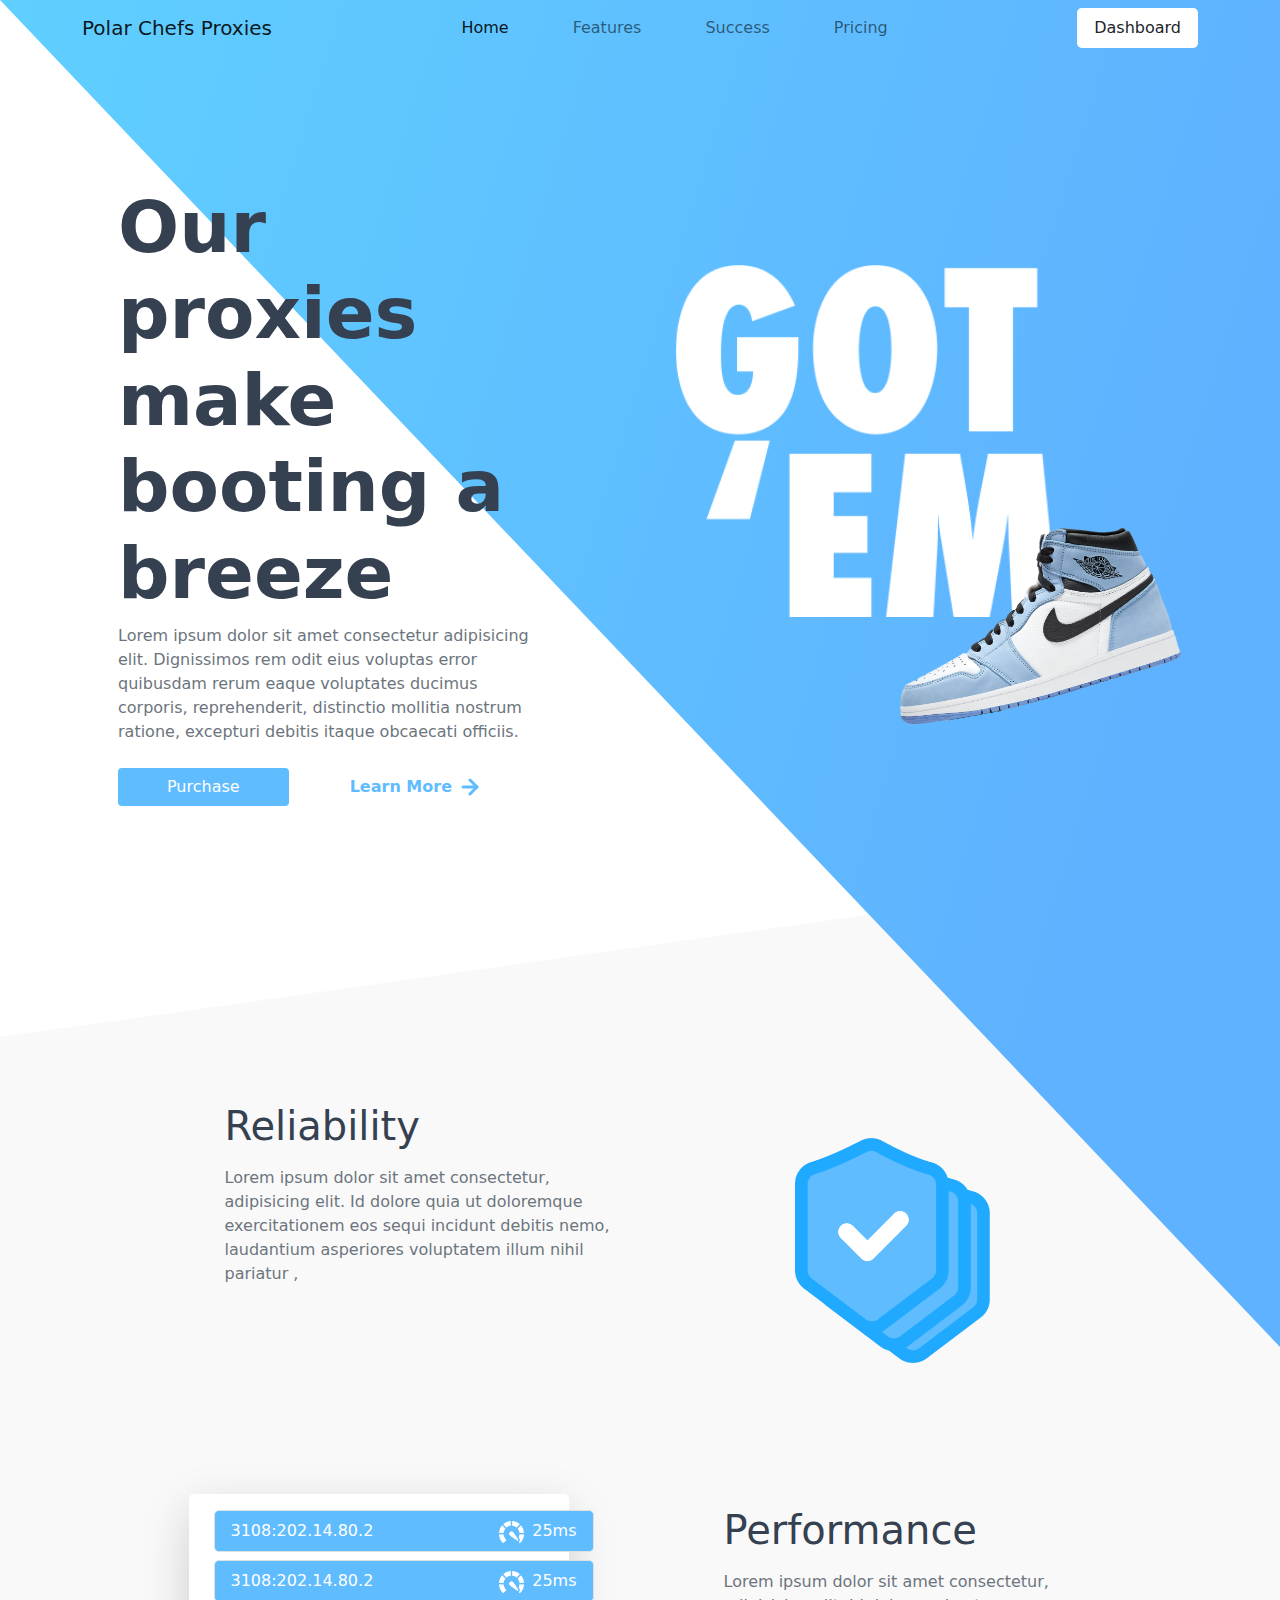
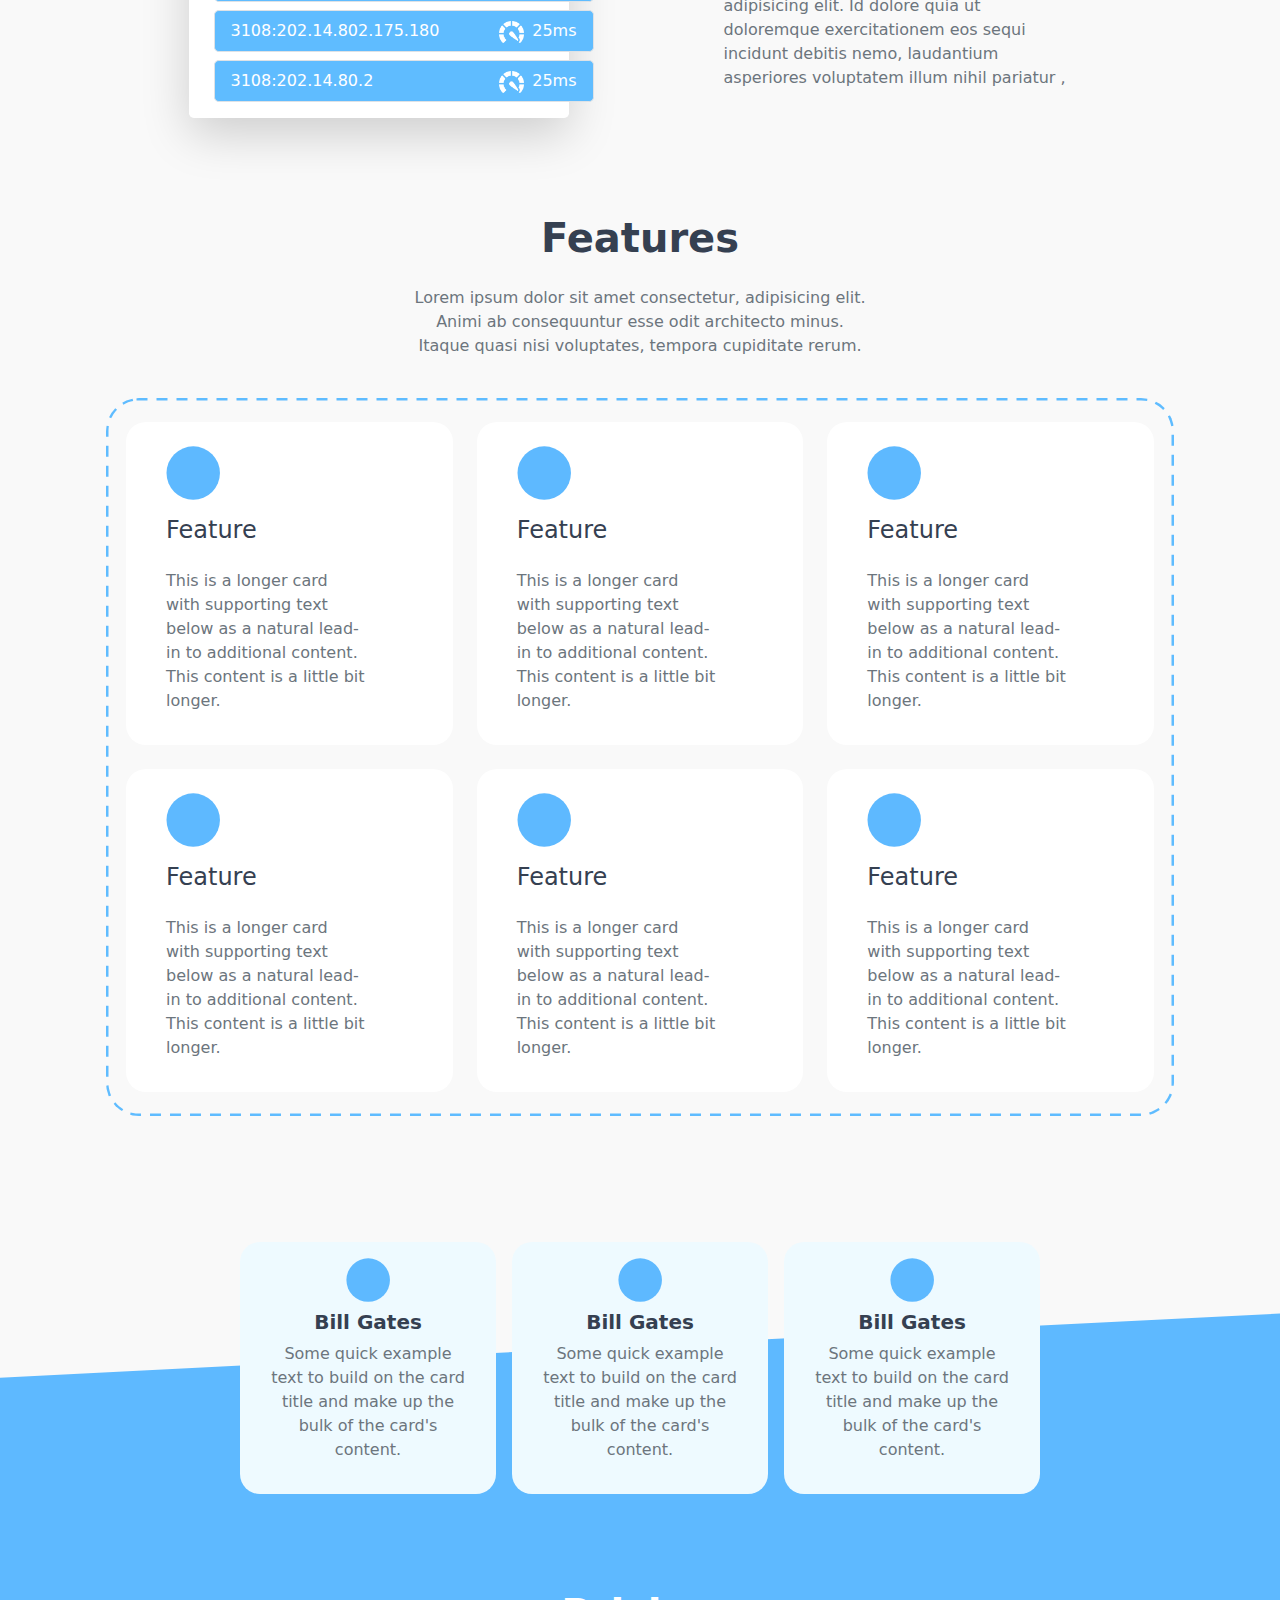
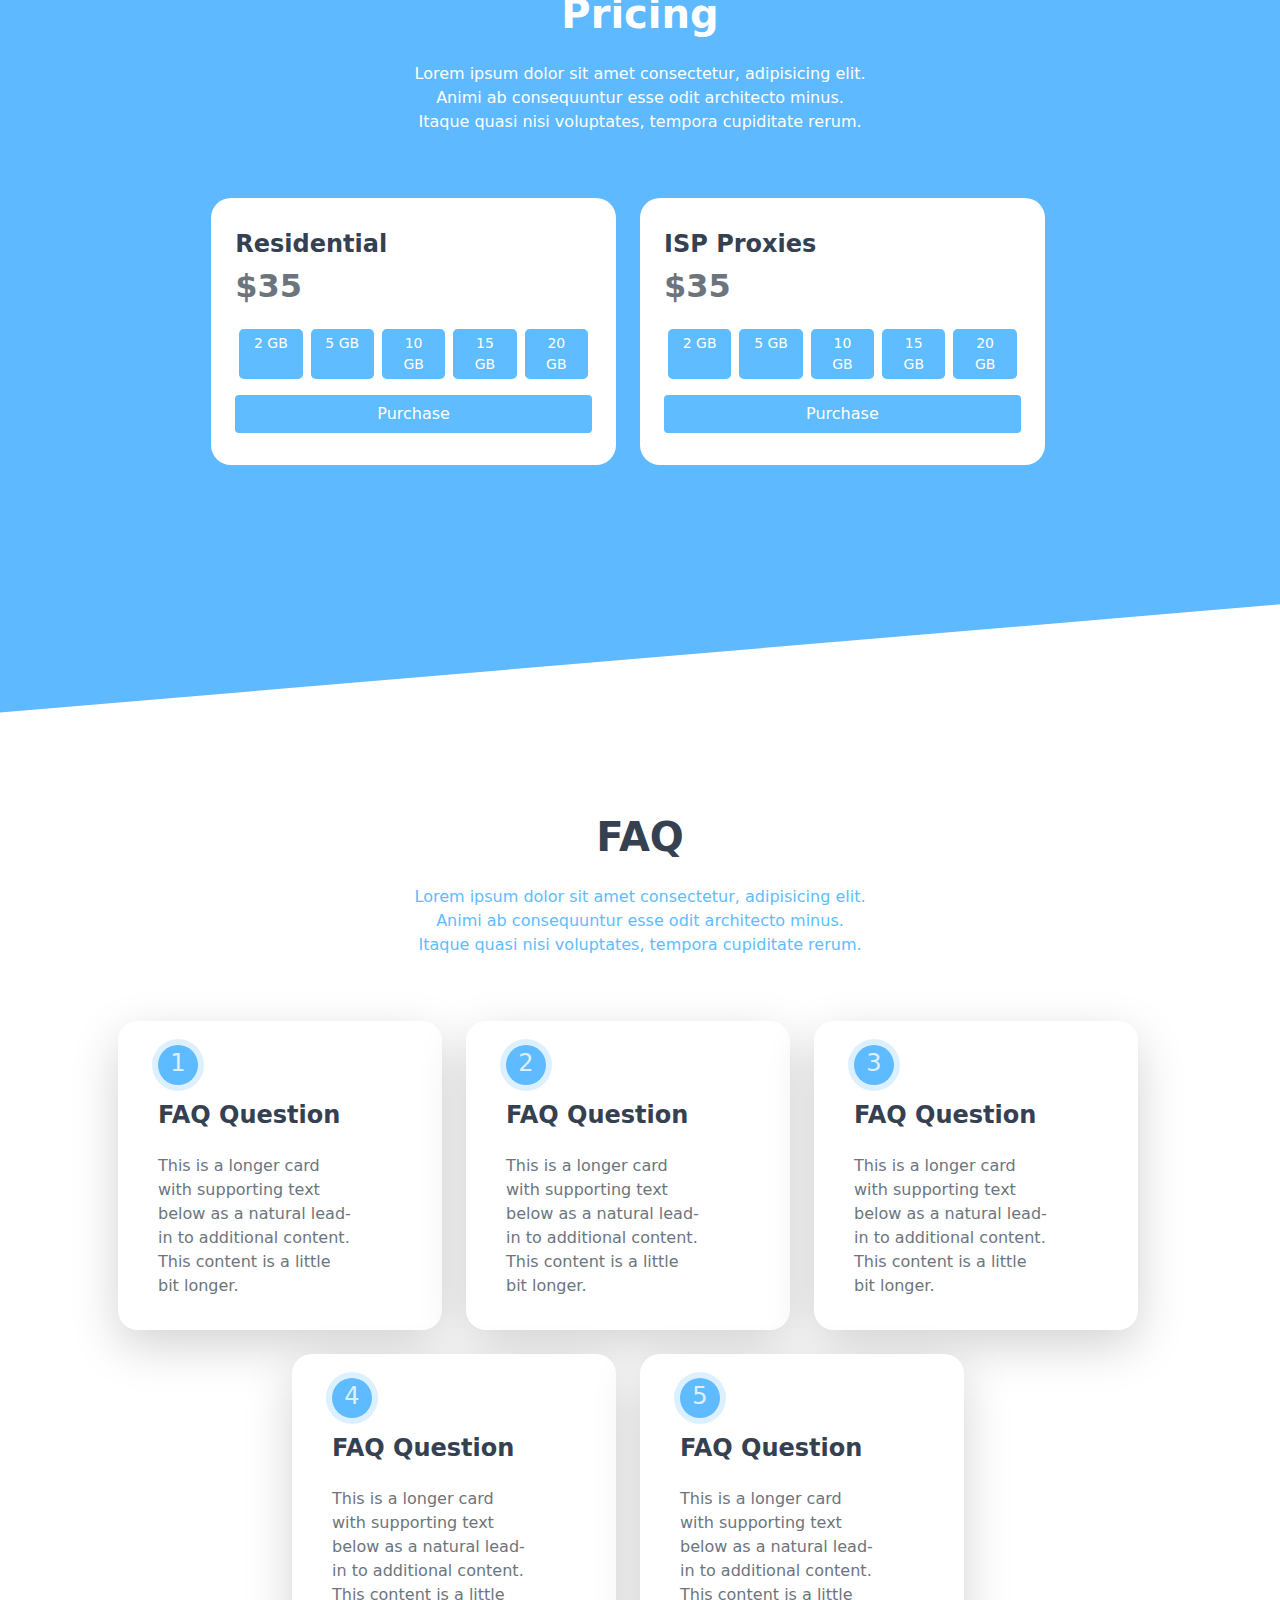
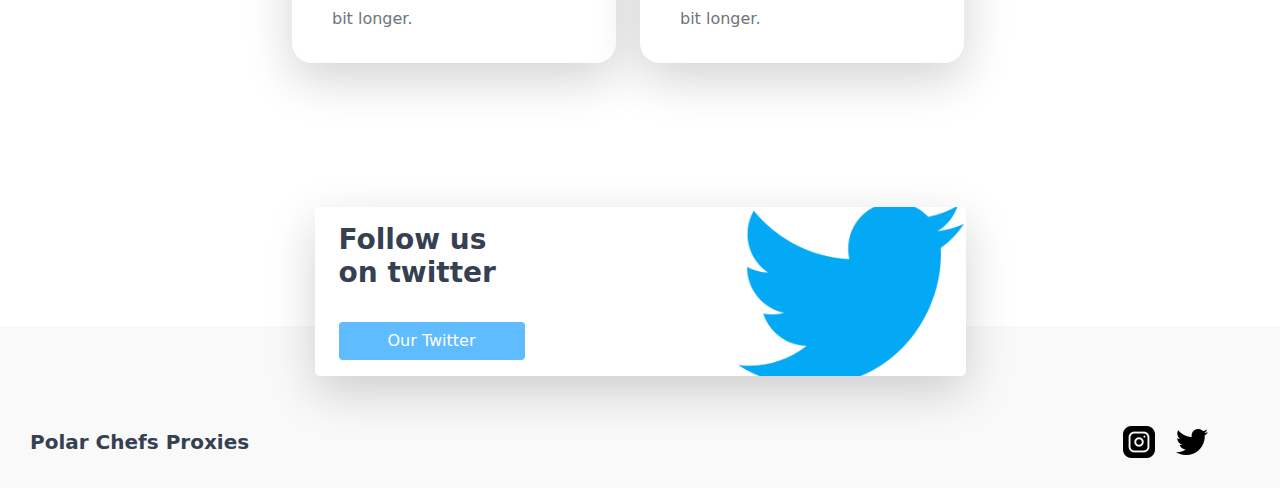
==== commit 5bbd81e7: "create new page" ====
--- a/index.html
+++ b/index.html
@@ -18,6 +18,7 @@
   </head>
 
   <body>
+    <div class="main"></div>
     <nav class="navbar navbar-light navbar-expand-lg bg-light bg-transparent">
       <div class="container">
         <a class="navbar-brand fs-5" href="#">Polar Chefs Proxies</a>
@@ -70,9 +71,9 @@
       </div>
     </nav>
 
-    <div class="container mt-9">
+    <div class="container overlap">
       <div class="row row-cols-1 row-cols-lg-2">
-        <div class="col ps-xl-5 ps-md-0 ps-3">
+        <div class="col ps-xl-5 ps-md-0 ps-3 mt-9">
           <div class="row">
             <div class="col-md-11 col-xl-10">
               <h1 class="fw-bold display-2">
@@ -85,12 +86,12 @@
                 nostrum ratione, excepturi debitis itaque obcaecati officiis.
               </p>
               <div class="d-inline-flex">
-                <button class="btn btn-accent px-5" type="button">
+                <button class="btn btn-accent px-5 main-button" type="button">
                   Purchase
                 </button>
                 <button
                   type="button"
-                  class="btn btn-link text-decoration-none ms-sm-5 fw-bold"
+                  class="btn btn-link text-decoration-none ms-sm-5 fw-bold main-link"
                 >
                   Learn More
                   <img
@@ -102,7 +103,7 @@
             </div>
           </div>
         </div>
-        <div class="col pe-lg-5 d-none d-sm-block">
+        <div class="col pe-lg-5 d-none d-sm-block mt-9">
           <div
             style="
               background: url(public/images/got-em.png) no-repeat center center;
@@ -120,14 +121,9 @@
     </div>
 
     <!-- main banner end  -->
-    <div
-      style="
-        background: url(public/images/light-white.svg) no-repeat;
-        background-size: cover;
-        padding: 200px 0 370px 0;
-      "
+    <div class="light-bg"
     >
-      <div class="container mt-7">
+      <div class="container mt-7  overlap">
         <!-- 1st row -->
         <div class="row justify-content-center align-items-center mb-5 pb-5">
           <div class="col-10 col-md-6 col-xl-5 pe-lg-5 mb-5 pb-lg-5">
@@ -143,6 +139,8 @@
             <img src="public/images/Group.png" class="img-fluid w-75" />
           </div>
         </div>
+   
+    
         <!-- 2nd row -->
         <div
           class="row justify-content-center align-items-center flex-row-reverse"
@@ -538,7 +536,7 @@
         padding-top: 100px;
       "
     >
-      <div class="container">
+      <div class="container ">
         <div class="row pb-5">
           <h1 class="text-center mb-4 fw-bold">FAQ</h1>
           <p class="text-accent col-lg-5 mx-auto text-center">
--- a/public/css/style.css
+++ b/public/css/style.css
@@ -5,10 +5,24 @@
 }
 
 body {
-  background: url("/public/images/dark-blue.svg") no-repeat right top/cover;
-  background-size: 1280px auto;
+  position: relative;
   color: #354051;
   font-weight: 500;
+}
+
+.main {
+  background: url("/public/images/dark-blue.svg") no-repeat right top/cover;
+  background-size: 1280px;
+  width: 100%;
+  height: 100%;
+  position: absolute;
+  top: 0;
+  right: 0;
+}
+
+.overlap {
+  position: relative;
+  z-index: 999;
 }
 
 .dashed {
@@ -59,3 +73,67 @@
 .text-accent, .btn-link {
   color: #5fbcff;
 }
+
+.border-accent {
+  border-color: #5fbcff !important;
+  border-width: 7px !important;
+}
+
+.bg-light-blue {
+  background: rgba(94, 185, 255, 0.21);
+}
+
+.light-bg {
+  background: url("/public/images/light-white.svg") no-repeat;
+  background-size: cover;
+  padding: 200px 0 370px 0;
+}
+
+@media screen and (max-width: 992px) {
+  .main-button {
+    background-color: #fff !important;
+    color: #5fbcff;
+  }
+  .main-link {
+    color: #fff;
+  }
+  .mt-9 {
+    margin-top: 4rem;
+  }
+}
+
+@media screen and (max-width: 768px) {
+  .light-bg {
+    padding: 0 0 370px 0;
+  }
+}
+
+/* width */
+#scroll-1::-webkit-scrollbar {
+  width: 10px;
+}
+
+/* Track */
+#scroll-1::-webkit-scrollbar-track {
+  background: #f1f1f1;
+}
+
+/* Handle */
+#scroll-1::-webkit-scrollbar-thumb {
+  background: #5fbcff;
+}
+
+/* Handle on hover */
+#scroll-1::-webkit-scrollbar-thumb:hover {
+  background: #5fbcffc0;
+}
+
+.extra-small {
+  font-size: 13.5px;
+}
+
+.box-size {
+  max-width: 370px;
+  min-width: 330px;
+  min-height: 220px;
+}
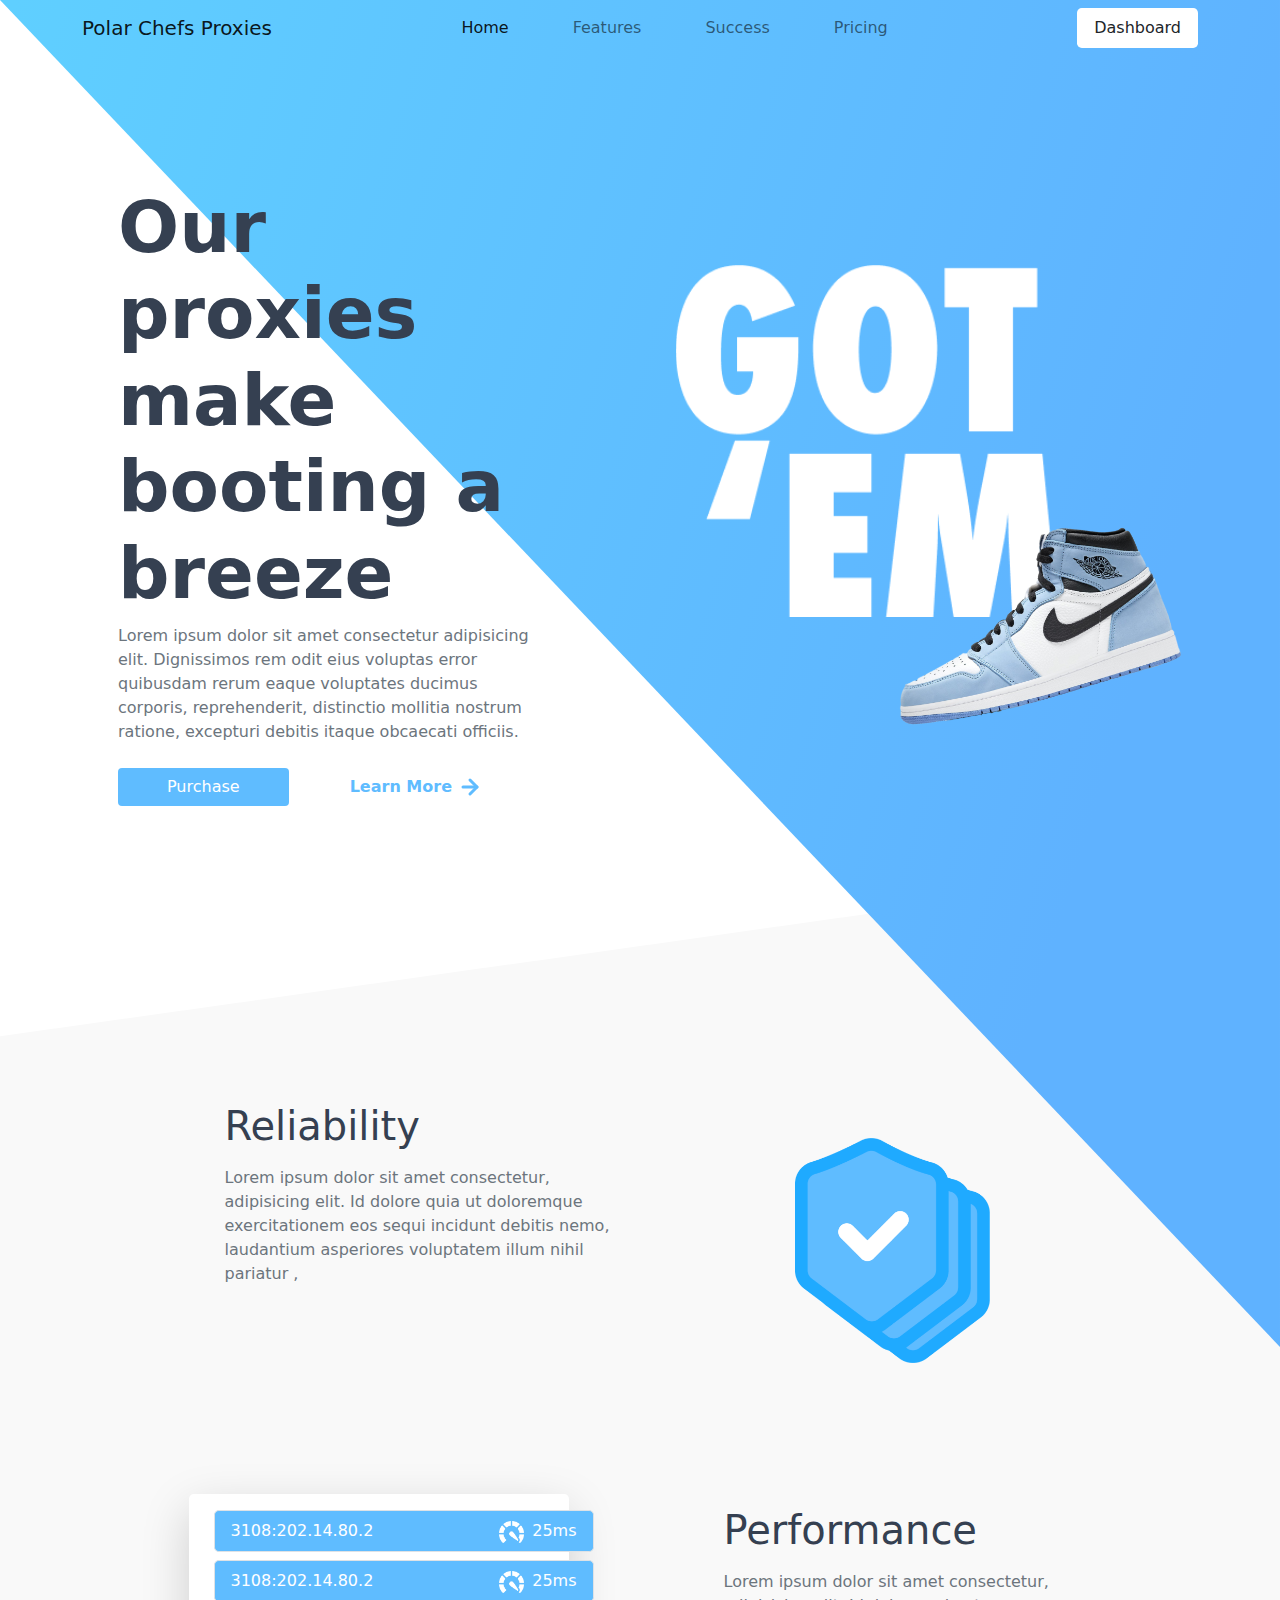
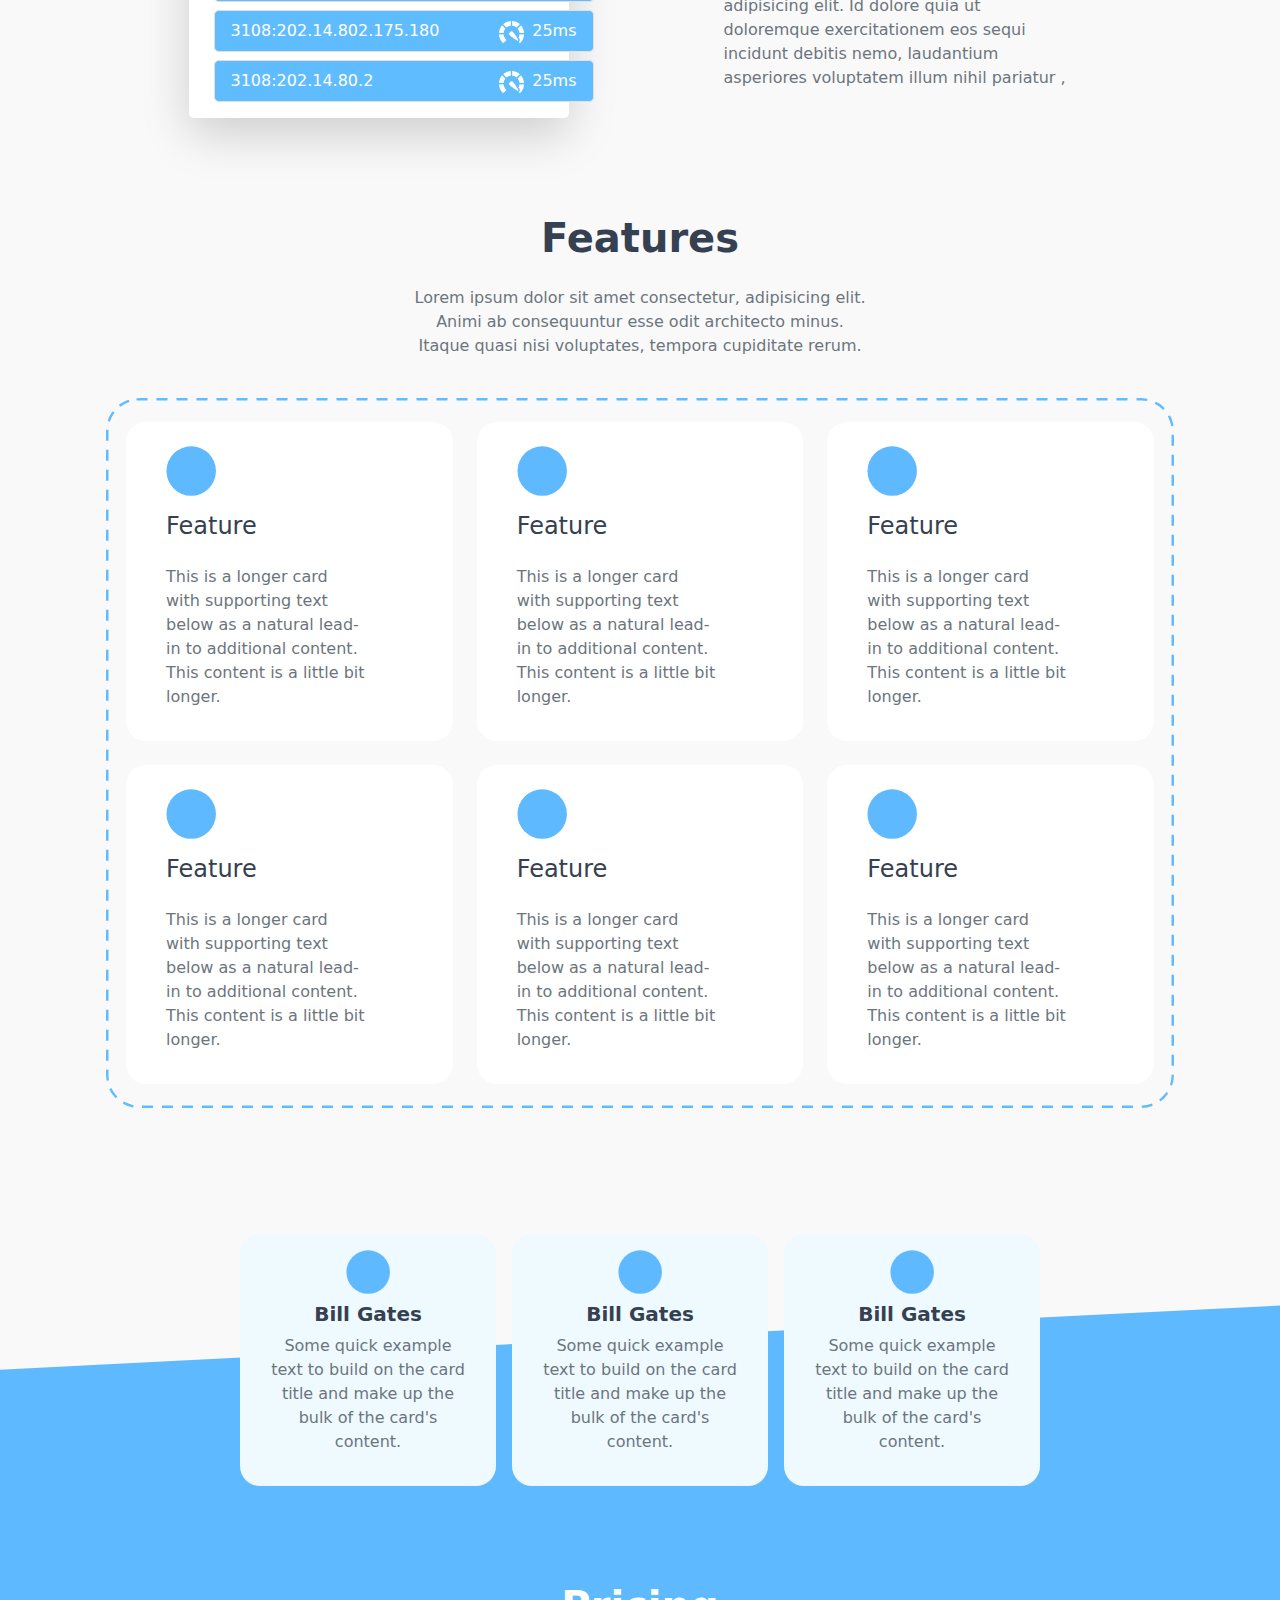
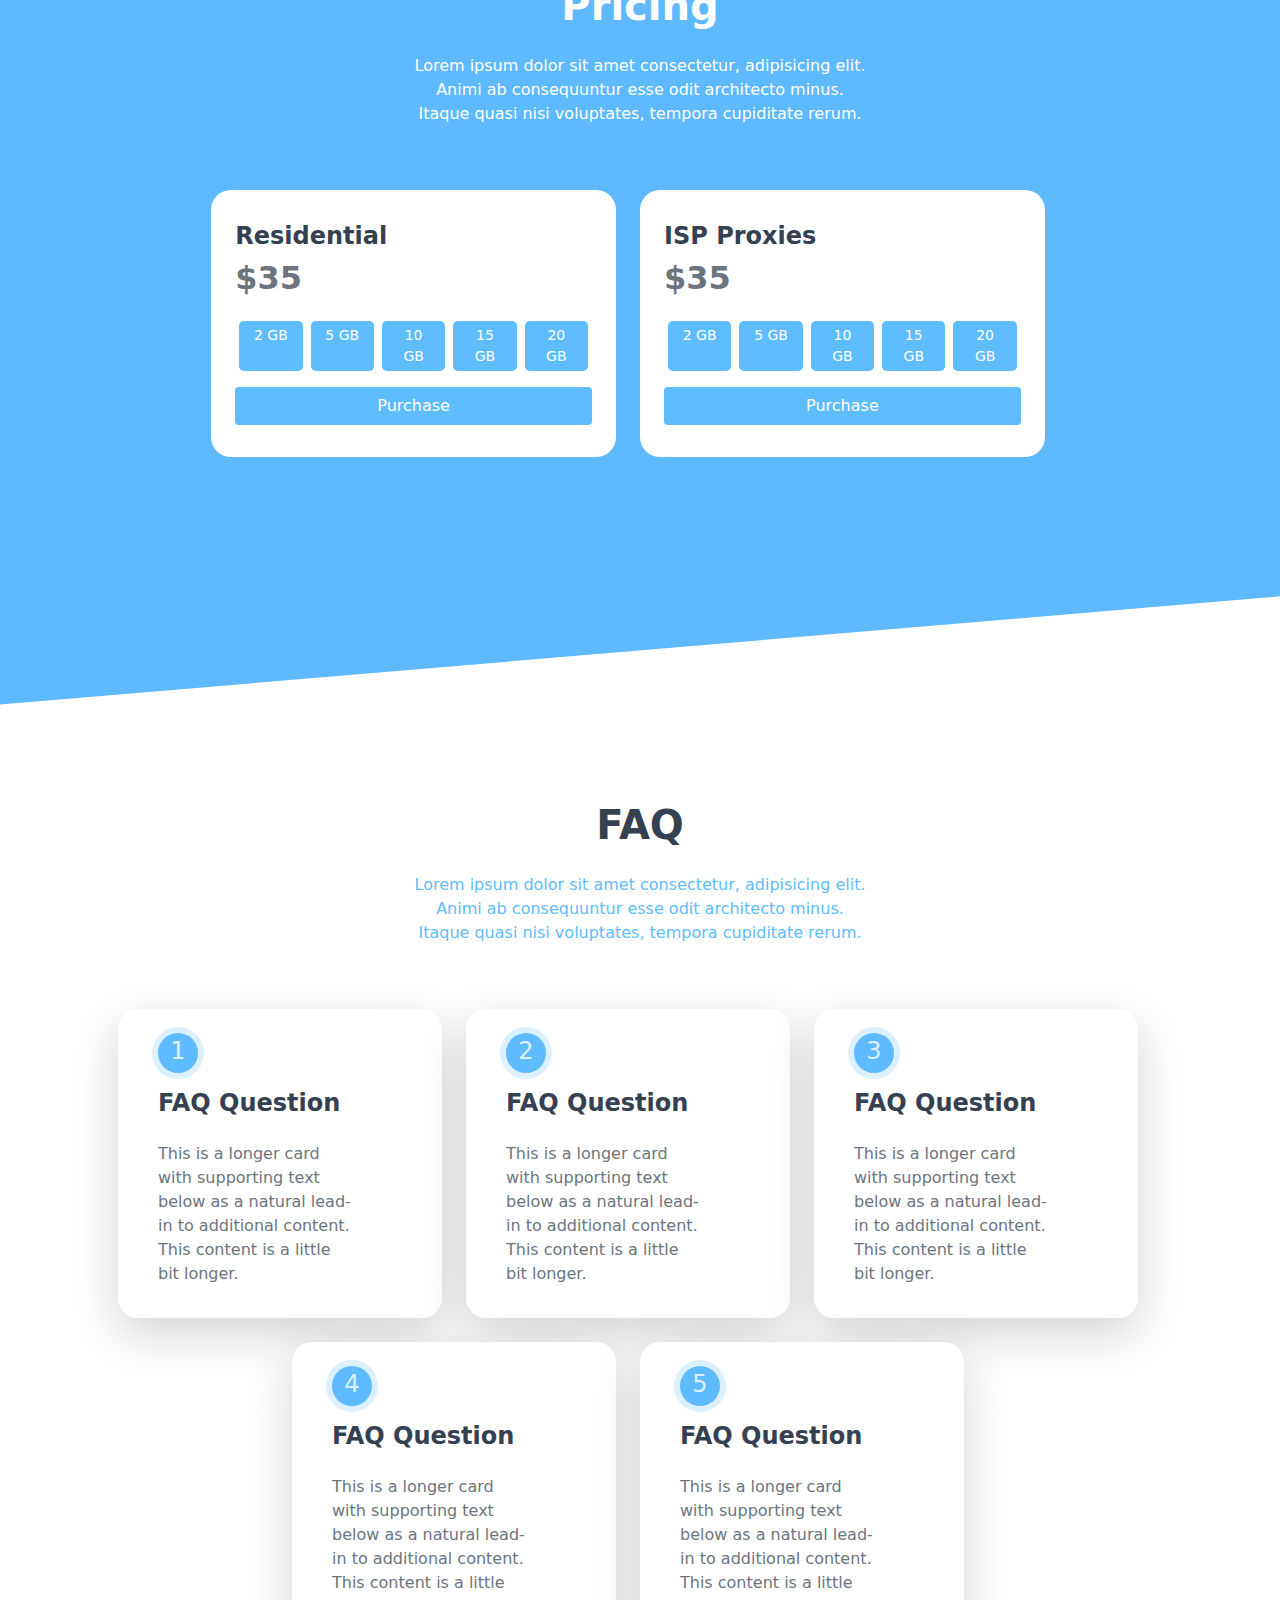
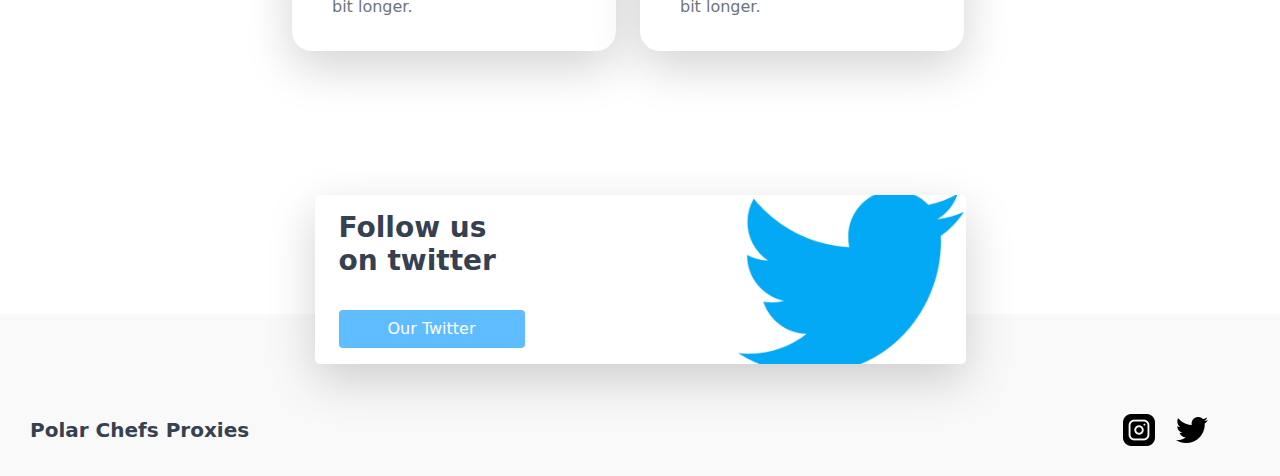
==== commit 81d189a3: "remove style" ====
--- a/index.html
+++ b/index.html
@@ -104,17 +104,11 @@
           </div>
         </div>
         <div class="col pe-lg-5 d-none d-sm-block mt-9">
-          <div
-            style="
-              background: url(public/images/got-em.png) no-repeat center center;
-              background-size: contain;
-            "
-            class="m-4 h-75 w-75"
+          <div class="m-4 h-75 w-75 got-em-bg"
           ></div>
           <img
             src="public/images/UNC-blue.png"
-            class="img-fluid w-75"
-            style="right: -180px; bottom: 220px; position: relative"
+            class="img-fluid w-75 position-relative unc-img"
           />
         </div>
       </div>
@@ -170,15 +164,14 @@
                   d-flex
                   justify-content-between
                   align-items-center
+                  blue-box
                 "
-                style="right: -25px"
               >
                 <span>3108:202.14.80.2</span
                 ><span>
                   <img
                     src="public/images/Speed.png"
                     class="me-2"
-                    style="width: 25px"
                   />25ms</span
                 >
               </div>
@@ -195,15 +188,17 @@
                   d-flex
                   justify-content-between
                   align-items-center
+                  blue-box
+
                 "
-                style="right: -25px"
+              
               >
                 <span>3108:202.14.80.2</span
                 ><span>
                   <img
                     src="public/images/Speed.png"
                     class="me-2"
-                    style="width: 25px"
+                 
                   />25ms</span
                 >
               </div>
@@ -220,15 +215,16 @@
                   d-flex
                   justify-content-between
                   align-items-center
+                  blue-box
+
                 "
-                style="right: -25px"
+              
               >
                 <span>3108:202.14.802.175.180</span
                 ><span>
                   <img
                     src="public/images/Speed.png"
                     class="me-2"
-                    style="width: 25px"
                   />25ms</span
                 >
               </div>
@@ -245,15 +241,15 @@
                   d-flex
                   justify-content-between
                   align-items-center
+                  blue-box
+
                 "
-                style="right: -25px"
               >
                 <span>3108:202.14.80.2</span
                 ><span>
                   <img
                     src="public/images/Speed.png"
                     class="me-2"
-                    style="width: 25px"
                   />25ms</span
                 >
               </div>
@@ -285,9 +281,8 @@
                 <div class="card border-0 px-xl-4">
                   <img
                     src="public/images/circle.svg"
-                    class="card-img-top ms-3 mt-4"
+                    class="card-img-top ms-3 mt-4 w-15"
                     alt="circle"
-                    style="width: 54px"
                   />
                   <div class="card-body">
                     <h4 class="card-title mb-4">Feature</h4>
@@ -304,9 +299,8 @@
                 <div class="card border-0 px-xl-4">
                   <img
                     src="public/images/circle.svg"
-                    class="card-img-top ms-3 mt-4"
+                    class="card-img-top ms-3 mt-4 w-15"
                     alt="circle"
-                    style="width: 54px"
                   />
                   <div class="card-body">
                     <h4 class="card-title mb-4">Feature</h4>
@@ -322,9 +316,8 @@
                 <div class="card border-0 px-xl-4">
                   <img
                     src="public/images/circle.svg"
-                    class="card-img-top ms-3 mt-4"
+                    class="card-img-top ms-3 mt-4 w-15"
                     alt="circle"
-                    style="width: 54px"
                   />
                   <div class="card-body">
                     <h4 class="card-title mb-4">Feature</h4>
@@ -340,9 +333,8 @@
                 <div class="card border-0 px-xl-4">
                   <img
                     src="public/images/circle.svg"
-                    class="card-img-top ms-3 mt-4"
+                    class="card-img-top ms-3 mt-4 w-15"
                     alt="circle"
-                    style="width: 54px"
                   />
                   <div class="card-body">
                     <h4 class="card-title mb-4">Feature</h4>
@@ -358,9 +350,8 @@
                 <div class="card border-0 px-xl-4">
                   <img
                     src="public/images/circle.svg"
-                    class="card-img-top ms-3 mt-4"
+                    class="card-img-top ms-3 mt-4 w-15"
                     alt="circle"
-                    style="width: 54px"
                   />
                   <div class="card-body">
                     <h4 class="card-title mb-4">Feature</h4>
@@ -377,9 +368,8 @@
                 <div class="card border-0 px-xl-4">
                   <img
                     src="public/images/circle.svg"
-                    class="card-img-top ms-3 mt-4"
+                    class="card-img-top ms-3 mt-4 w-15"
                     alt="circle"
-                    style="width: 54px"
                   />
                   <div class="card-body">
                     <h4 class="card-title mb-4">Feature</h4>
@@ -398,20 +388,14 @@
     </div>
 
     <!-- 2nd container end -->
-    <div
-      style="
-        background: url(public/images/rectangle-blue.svg) no-repeat;
-        background-size: cover;
-        padding: 200px 0;
-        margin-top: -230px;
-      "
+    <div class="rectangle-bg"
     >
       <!--  -->
       <div class="container" style="margin-top: -262px">
         <div class="row gap-3 justify-content-center">
           <div
-            class="card border-0"
-            style="width: 16rem; background-color: #eefaff"
+            class="card border-0 bg-light-blue"
+            style="width: 16rem;"
           >
             <div class="card-body text-center">
               <img
@@ -429,8 +413,8 @@
           </div>
 
           <div
-            class="card border-0"
-            style="width: 16rem; background-color: #eefaff"
+            class="card border-0 bg-light-blue"
+            style="width: 16rem"
           >
             <div class="card-body text-center">
               <img
@@ -448,8 +432,8 @@
           </div>
 
           <div
-            class="card border-0"
-            style="width: 16rem; background-color: #eefaff"
+            class="card border-0 bg-light-blue"
+            style="width: 16rem"
           >
             <div class="card-body text-center">
               <img
@@ -529,14 +513,8 @@
     </div>
 
     <!-- faq container     -->
-    <div
-      style="
-        background: url(public/images/white-bg.svg) no-repeat;
-        background-size: cover;
-        padding-top: 100px;
-      "
-    >
-      <div class="container ">
+
+      <div class="container mt-7">
         <div class="row pb-5">
           <h1 class="text-center mb-4 fw-bold">FAQ</h1>
           <p class="text-accent col-lg-5 mx-auto text-center">
@@ -687,15 +665,12 @@
           <img
             src="public/images/twitter.png"
             alt="twitter"
-            class="position-absolute d-none d-md-block"
-            style="top: -26px; width: 250px; right: -10px"
+            class="position-absolute d-none d-md-block large-twitter"
           />
         </div>
       </div>
-    </div>
 
     <footer
-      style="background-color: #f9f9f9; padding: 100px 30px 30px 30px"
       class="d-flex justify-content-between align-items-center"
     >
       <div class="fs-5 fw-bold">Polar Chefs Proxies</div>
--- a/public/css/style.css
+++ b/public/css/style.css
@@ -18,6 +18,18 @@
   position: absolute;
   top: 0;
   right: 0;
+}
+
+.blue-box {
+  right: -25px;
+}
+
+.blue-box img {
+  width: 25px;
+}
+
+.w-15 {
+  width: 50px;
 }
 
 .overlap {
@@ -80,13 +92,36 @@
 }
 
 .bg-light-blue {
-  background: rgba(94, 185, 255, 0.21);
+  background: #eefaff;
+}
+
+.unc-img {
+  right: -180px;
+  bottom: 220px;
 }
 
 .light-bg {
   background: url("/public/images/light-white.svg") no-repeat;
   background-size: cover;
   padding: 200px 0 370px 0;
+}
+
+.got-em-bg {
+  background: url("/public/images/got-em.png") no-repeat center center;
+  background-size: contain;
+}
+
+.rectangle-bg {
+  background: url("/public/images/rectangle-blue.svg") no-repeat;
+  background-size: cover;
+  padding: 200px 0;
+  margin-top: -230px;
+}
+
+.large-twitter {
+  top: -26px;
+  width: 250px;
+  right: -10px;
 }
 
 @media screen and (max-width: 992px) {
@@ -137,3 +172,8 @@
   min-width: 330px;
   min-height: 220px;
 }
+
+footer {
+  background-color: #f9f9f9;
+  padding: 100px 30px 30px 30px;
+}
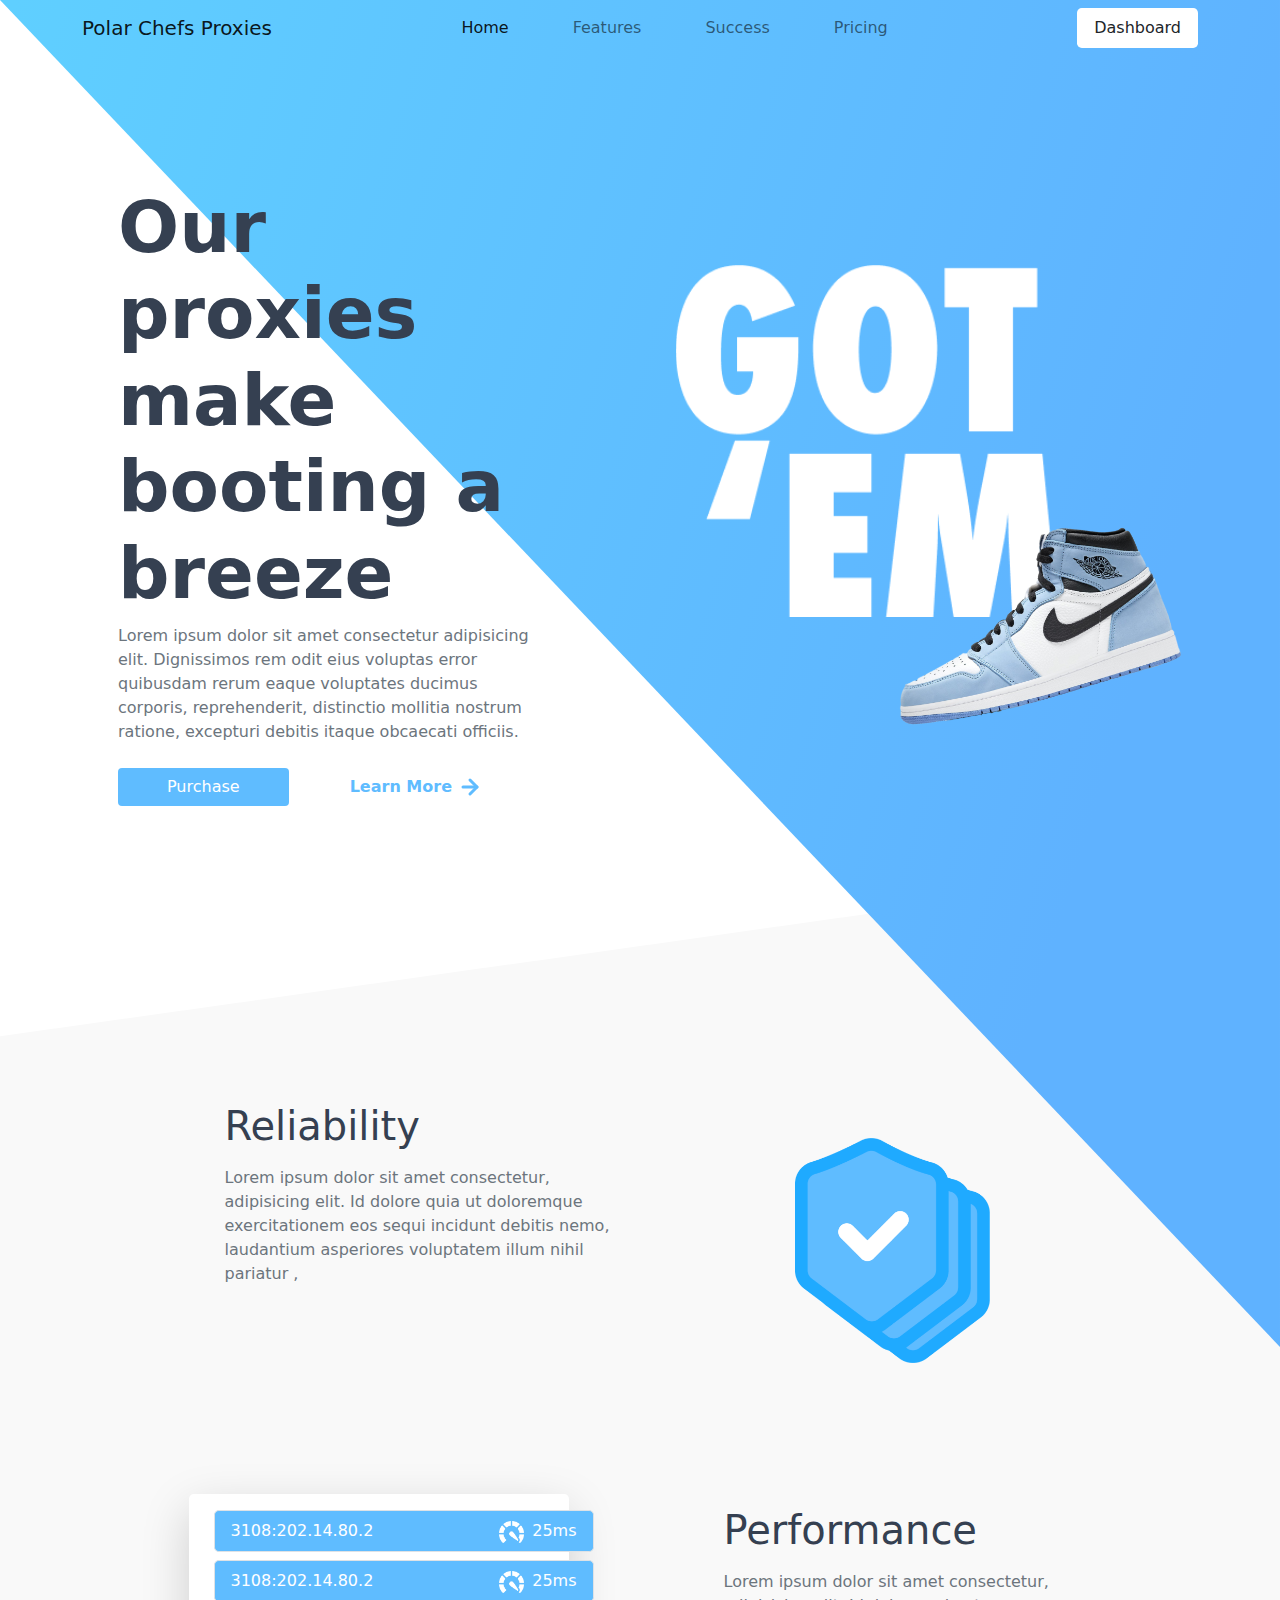
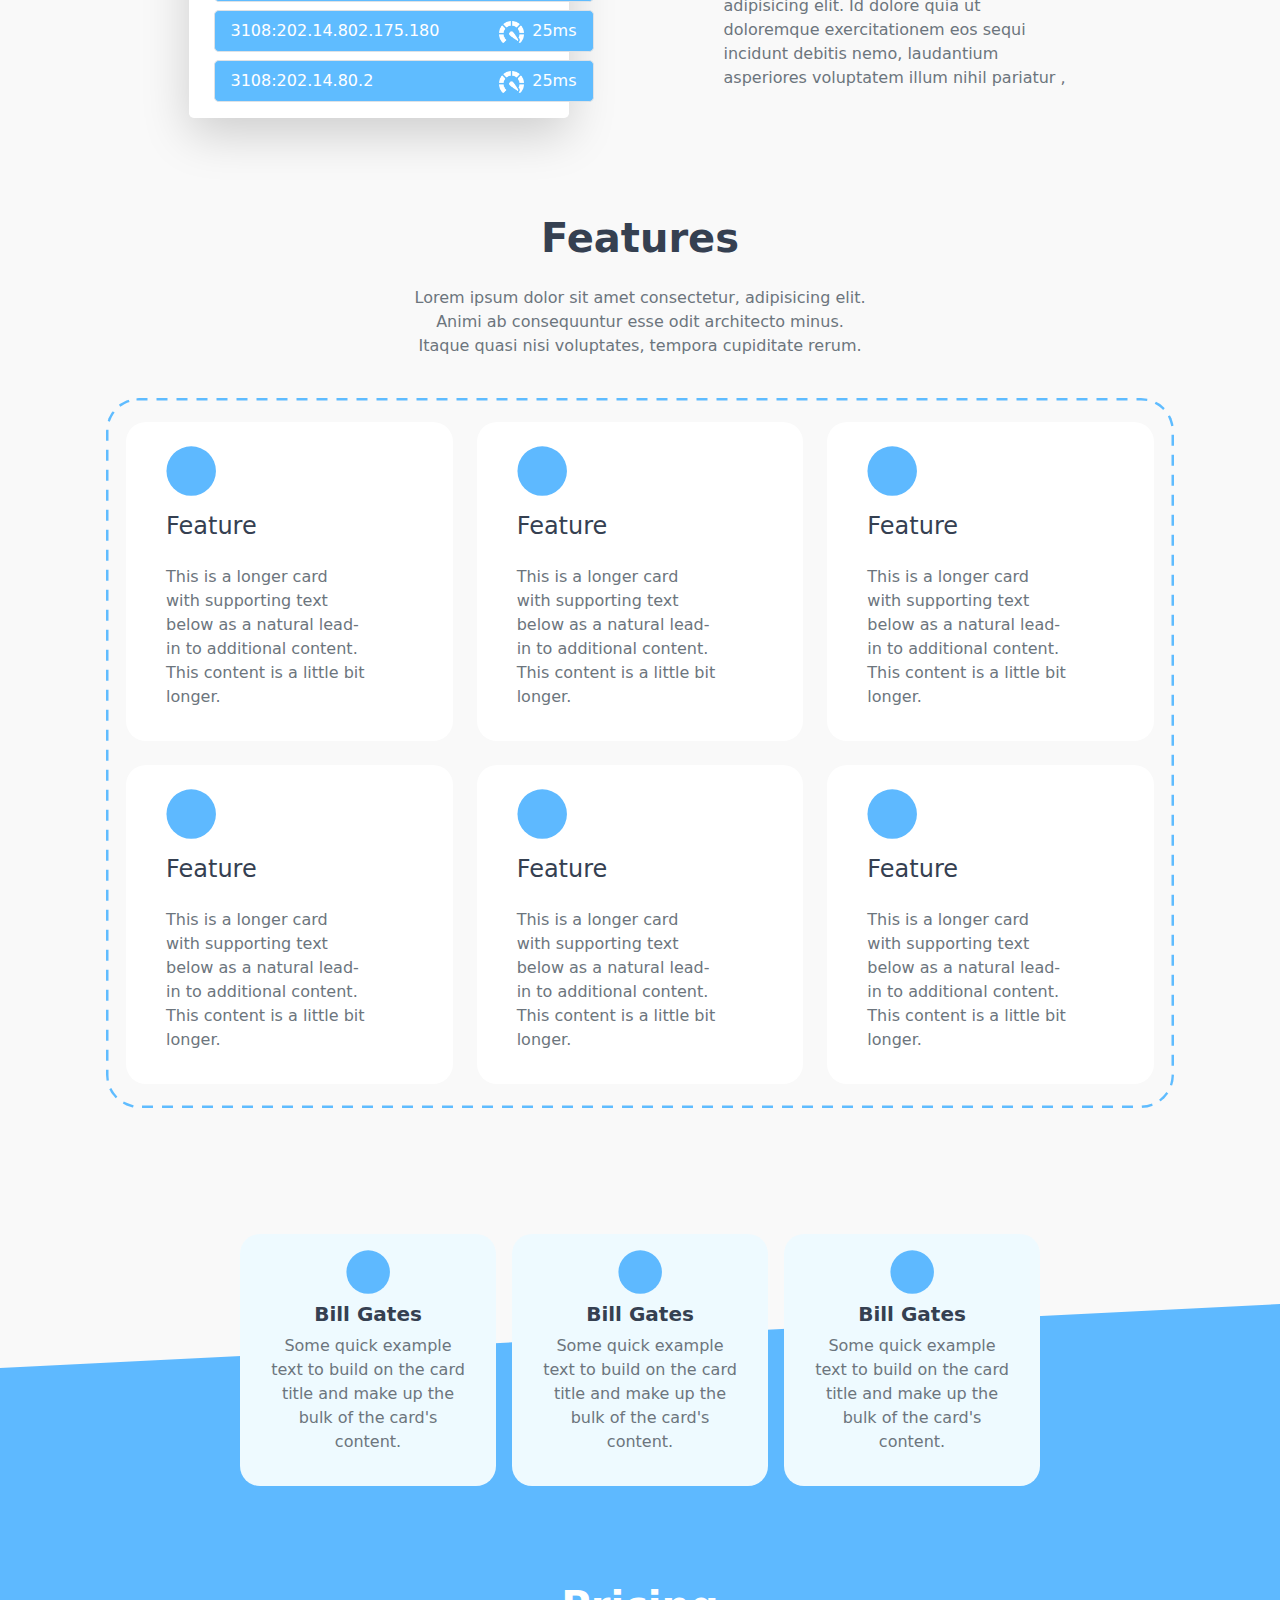
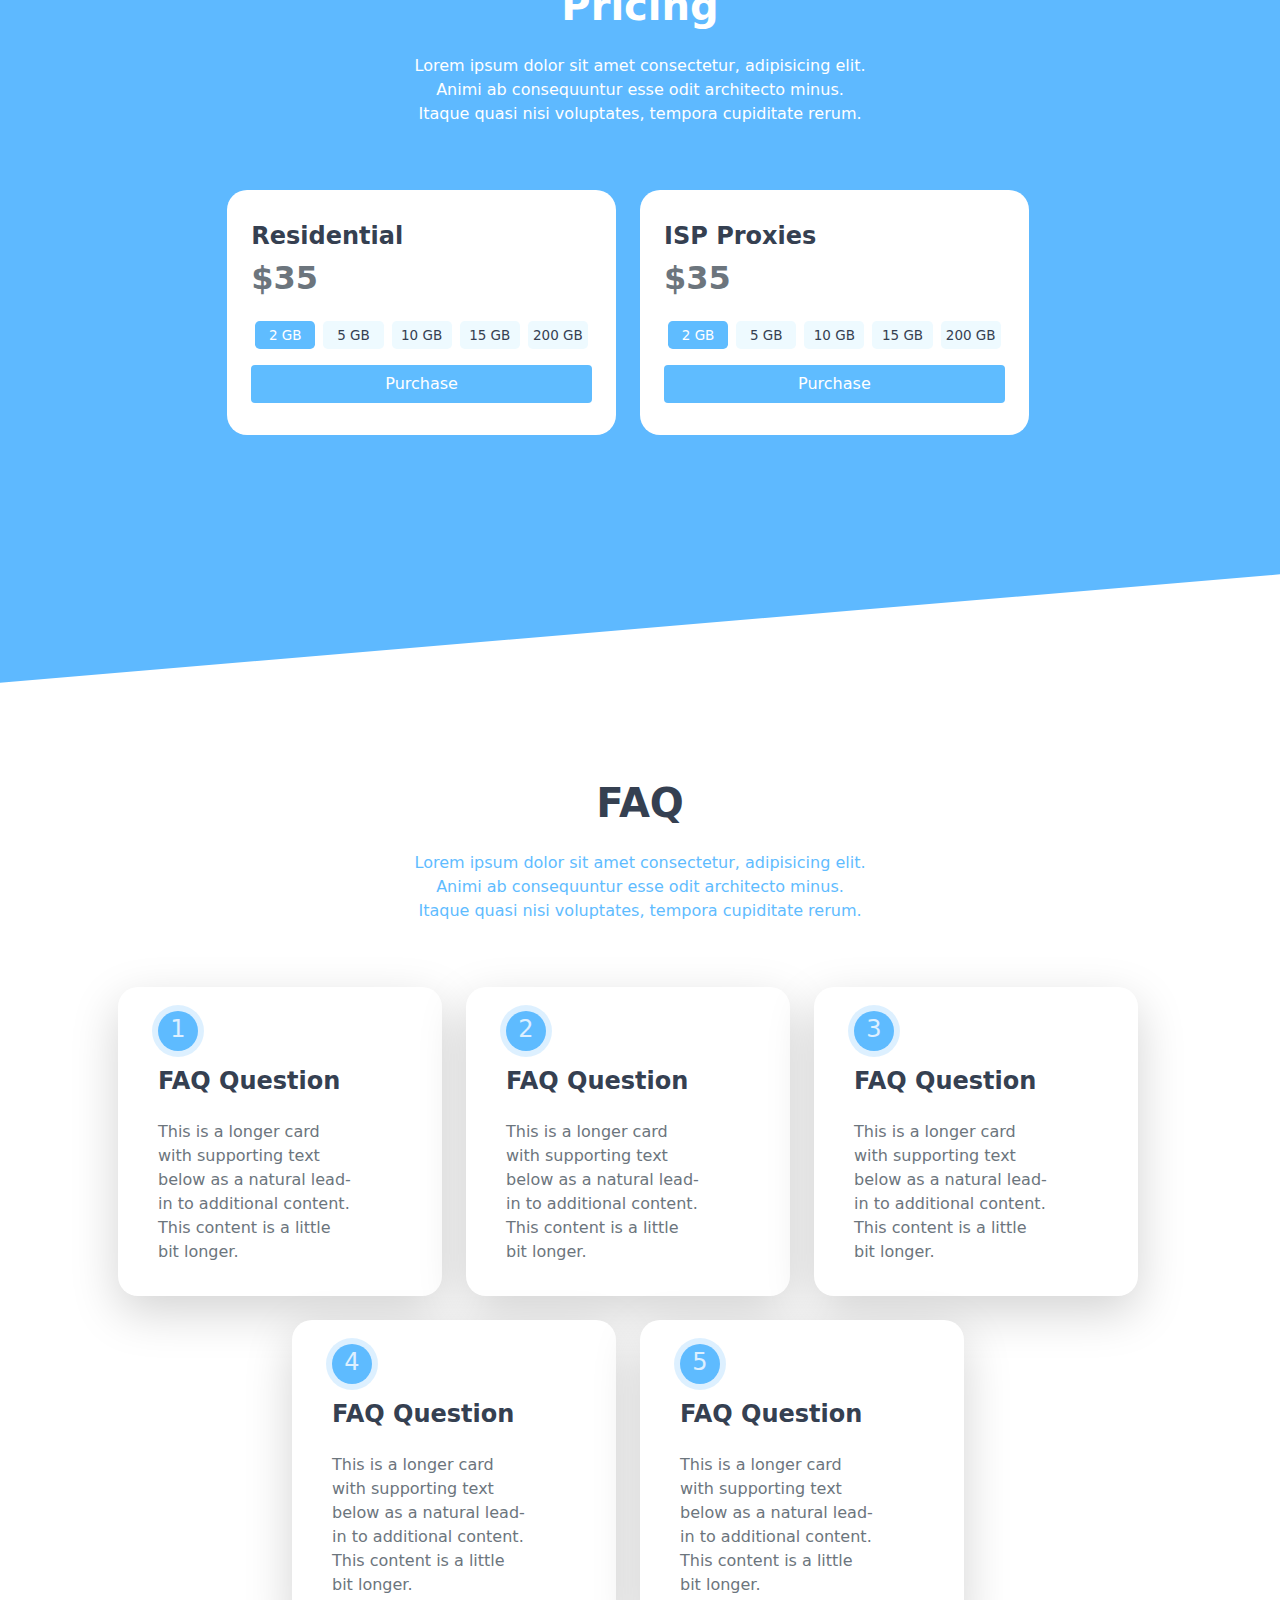
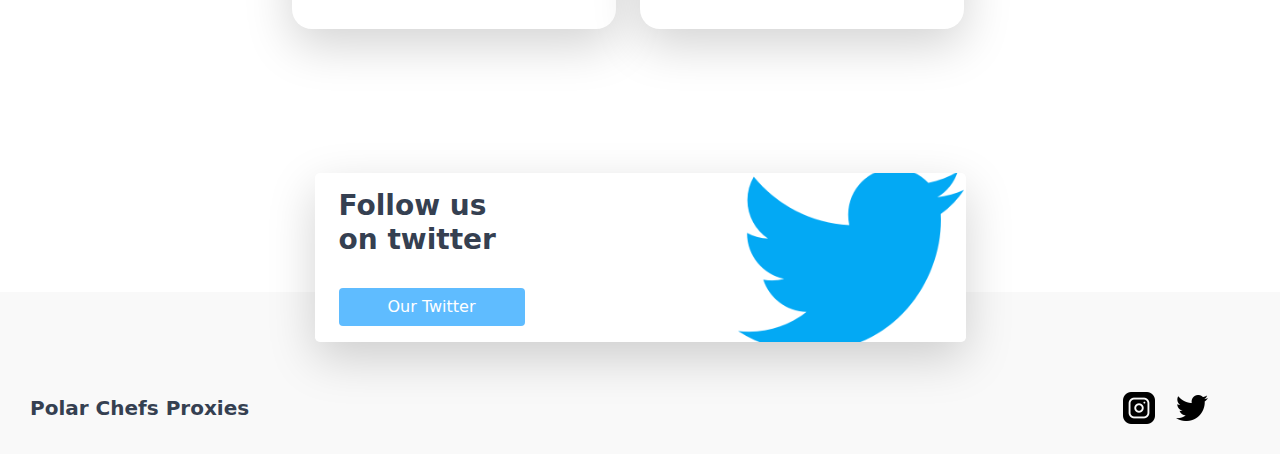
==== commit d1af3b67: "update" ====
--- a/index.html
+++ b/index.html
@@ -464,20 +464,19 @@
           <!-- pricing card -->
 
           <div class="row g-4 justify-content-center">
-            <div style="max-width: 26.8rem">
+            <div style="max-width: 25.8rem">
               <div class="card border-0 px-2 py-3">
                 <div class="card-body">
                   <h4 class="card-title fw-bold">Residential</h4>
                   <h5 class="fw-bold fs-2 text-secondary mb-4">$35</h5>
                   <div
-                    class="row gap-2 text-white text-center px-3"
-                    style="font-size: 14px"
+                    class="row gap-2  text-center px-3 extra-small"
                   >
-                    <span class="bg-accent col rounded-3 py-1">2 GB</span>
-                    <span class="bg-accent col rounded-3 py-1">5 GB</span>
-                    <span class="bg-accent col rounded-3 py-1">10 GB</span>
-                    <span class="bg-accent col rounded-3 py-1">15 GB</span>
-                    <span class="bg-accent col rounded-3 py-1">20 GB</span>
+                    <span class="bg-accent text-white col rounded-3 p-1 ">2 GB</span>
+                    <span class="bg-light-blue col rounded-3 p-1">5 GB</span>
+                    <span class="bg-light-blue col rounded-3 p-1">10 GB</span>
+                    <span class="bg-light-blue col rounded-3 p-1">15 GB</span>
+                    <span class="bg-light-blue col rounded-3 p-1">200 GB</span>
                   </div>
                   <button class="btn btn-accent w-100 mt-3" type="button">
                     Purchase
@@ -486,20 +485,19 @@
               </div>
             </div>
 
-            <div style="max-width: 26.8rem">
+            <div style="max-width: 25.8rem">
               <div class="card border-0 px-2 py-3">
                 <div class="card-body">
                   <h4 class="card-title fw-bold">ISP Proxies</h4>
                   <h5 class="fw-bold fs-2 text-secondary mb-4">$35</h5>
                   <div
-                    class="row gap-2 text-white text-center px-3"
-                    style="font-size: 14px"
+                    class="row gap-2  text-center px-3 extra-small"
                   >
-                    <span class="bg-accent col rounded-3 py-1">2 GB</span>
-                    <span class="bg-accent col rounded-3 py-1">5 GB</span>
-                    <span class="bg-accent col rounded-3 py-1">10 GB</span>
-                    <span class="bg-accent col rounded-3 py-1">15 GB</span>
-                    <span class="bg-accent col rounded-3 py-1">20 GB</span>
+                    <span class="bg-accent text-white col rounded-3 p-1 ">2 GB</span>
+                    <span class="bg-light-blue col rounded-3 p-1">5 GB</span>
+                    <span class="bg-light-blue col rounded-3 p-1">10 GB</span>
+                    <span class="bg-light-blue col rounded-3 p-1">15 GB</span>
+                    <span class="bg-light-blue col rounded-3 p-1">200 GB</span>
                   </div>
                   <button class="btn btn-accent w-100 mt-3" type="button">
                     Purchase
